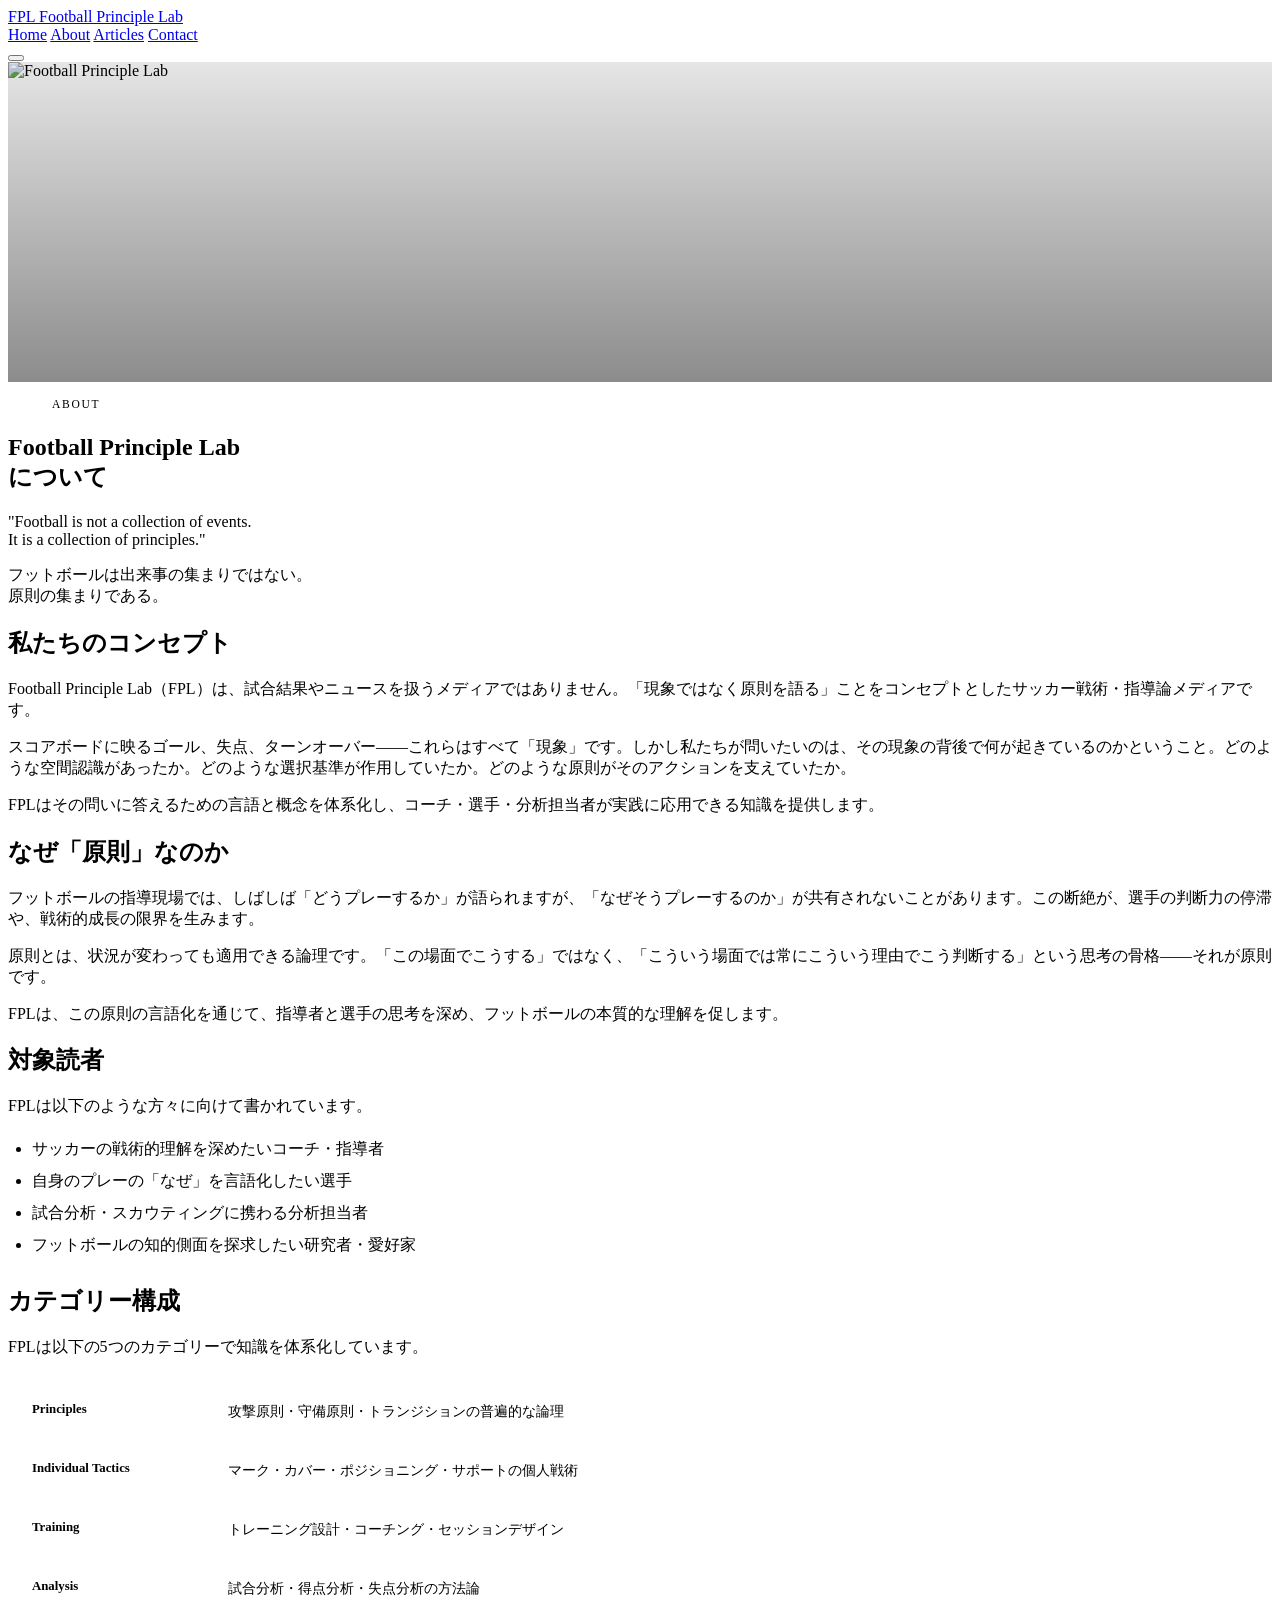
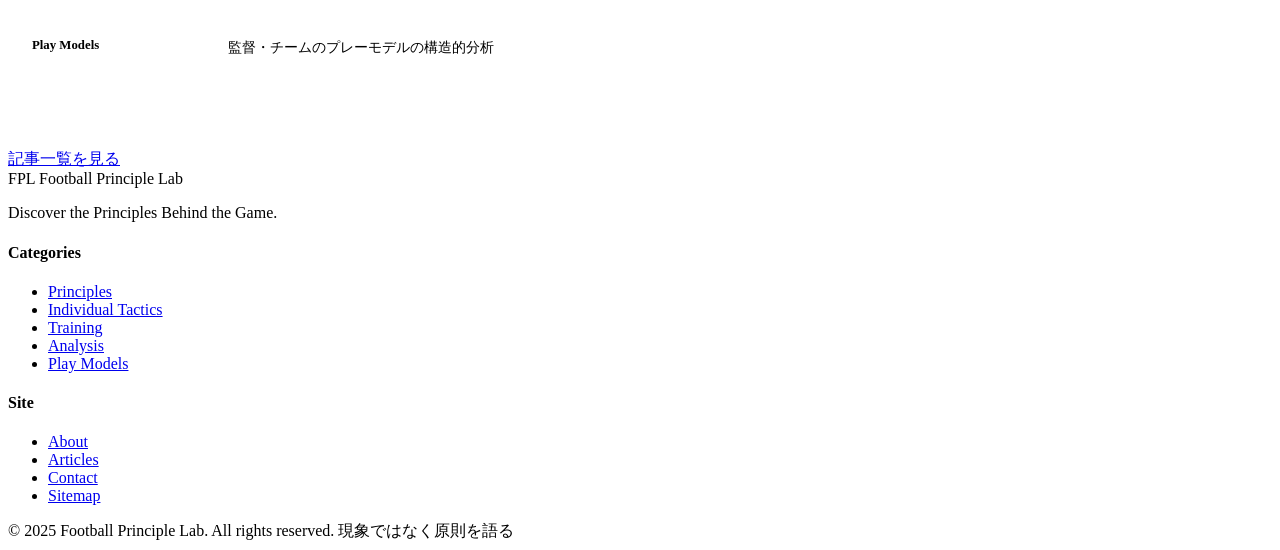
==== about.html @ 9e6da656 "Add files via upload" ====
<!DOCTYPE html>
<html lang="ja">
<head>
  <meta charset="UTF-8">
  <meta name="viewport" content="width=device-width, initial-scale=1.0">
  <title>About — Football Principle Lab</title>
  <meta name="description" content="Football Principle Labの理念。フットボールは出来事の集まりではない。原則の集まりである。">
  <meta property="og:title" content="About — Football Principle Lab">
  <meta property="og:description" content="Football Principle Labの理念と目的について。">
  <link rel="stylesheet" href="css/style.css">
</head>
<body>

<header class="site-header">
  <nav class="nav-inner">
    <a href="index.html" class="nav-logo">
      <span class="nav-logo-abbr">FPL</span>
      <span class="nav-logo-name">Football Principle Lab</span>
    </a>
    <div class="nav-links">
      <a href="index.html">Home</a>
      <a href="about.html" class="active">About</a>
      <a href="articles.html">Articles</a>
      <a href="contact.html">Contact</a>
    </div>
    <button class="hamburger" id="hamburger" aria-label="Menu">
      <span></span><span></span><span></span>
    </button>
  </nav>
  <div class="mobile-nav" id="mobileNav" style="display:none;">
    <a href="index.html">Home</a>
    <a href="about.html">About</a>
    <a href="articles.html">Articles</a>
    <a href="contact.html">Contact</a>
  </div>
</header>

<!-- HERO IMAGE -->
<div style="height:320px;overflow:hidden;position:relative;">
  <img src="https://images.unsplash.com/photo-1508098682722-e99c643e7f0c?w=1600&auto=format&fit=crop&q=70"
       alt="Football Principle Lab" style="width:100%;height:100%;object-fit:cover;object-position:center 55%;filter:grayscale(20%);">
  <div style="position:absolute;inset:0;background:linear-gradient(to bottom,rgba(0,0,0,0.1) 0%,rgba(0,0,0,0.45) 100%);"></div>
</div>

<!-- HERO -->
<section class="about-hero">
  <div class="about-content">
    <p class="hero-eyebrow" style="margin-bottom:1.5rem;">
      <span style="font-family:var(--font-mono);font-size:0.72rem;letter-spacing:0.15em;color:var(--green);text-transform:uppercase;display:flex;align-items:center;gap:0.75rem;">
        <span style="display:block;width:2rem;height:1px;background:var(--green);"></span>
        About
      </span>
    </p>
    <h1>Football Principle Lab<br>について</h1>
  </div>
</section>

<section class="section-sm">
  <div class="about-content container">

    <div class="philosophy-block">
      <p class="en">"Football is not a collection of events.<br>It is a collection of principles."</p>
      <p class="ja">フットボールは出来事の集まりではない。<br>原則の集まりである。</p>
    </div>

    <h2>私たちのコンセプト</h2>
    <p>Football Principle Lab（FPL）は、試合結果やニュースを扱うメディアではありません。「現象ではなく原則を語る」ことをコンセプトとしたサッカー戦術・指導論メディアです。</p>
    <p>スコアボードに映るゴール、失点、ターンオーバー——これらはすべて「現象」です。しかし私たちが問いたいのは、その現象の背後で何が起きているのかということ。どのような空間認識があったか。どのような選択基準が作用していたか。どのような原則がそのアクションを支えていたか。</p>
    <p>FPLはその問いに答えるための言語と概念を体系化し、コーチ・選手・分析担当者が実践に応用できる知識を提供します。</p>

    <h2>なぜ「原則」なのか</h2>
    <p>フットボールの指導現場では、しばしば「どうプレーするか」が語られますが、「なぜそうプレーするのか」が共有されないことがあります。この断絶が、選手の判断力の停滞や、戦術的成長の限界を生みます。</p>
    <p>原則とは、状況が変わっても適用できる論理です。「この場面でこうする」ではなく、「こういう場面では常にこういう理由でこう判断する」という思考の骨格——それが原則です。</p>
    <p>FPLは、この原則の言語化を通じて、指導者と選手の思考を深め、フットボールの本質的な理解を促します。</p>

    <h2>対象読者</h2>
    <p>FPLは以下のような方々に向けて書かれています。</p>
    <ul style="list-style:disc;padding-left:1.5rem;margin-bottom:1.5rem;color:var(--gray-800);line-height:2;">
      <li>サッカーの戦術的理解を深めたいコーチ・指導者</li>
      <li>自身のプレーの「なぜ」を言語化したい選手</li>
      <li>試合分析・スカウティングに携わる分析担当者</li>
      <li>フットボールの知的側面を探求したい研究者・愛好家</li>
    </ul>

    <h2>カテゴリー構成</h2>
    <p>FPLは以下の5つのカテゴリーで知識を体系化しています。</p>
    <div style="border:1px solid var(--gray-200);margin:1.5rem 0;">
      <div style="padding:1.25rem 1.5rem;border-bottom:1px solid var(--gray-200);display:grid;grid-template-columns:180px 1fr;gap:1rem;align-items:start;">
        <strong style="font-family:var(--font-mono);font-size:0.8rem;color:var(--green);">Principles</strong>
        <span style="font-size:0.9rem;color:var(--gray-600);">攻撃原則・守備原則・トランジションの普遍的な論理</span>
      </div>
      <div style="padding:1.25rem 1.5rem;border-bottom:1px solid var(--gray-200);display:grid;grid-template-columns:180px 1fr;gap:1rem;align-items:start;">
        <strong style="font-family:var(--font-mono);font-size:0.8rem;color:var(--green);">Individual Tactics</strong>
        <span style="font-size:0.9rem;color:var(--gray-600);">マーク・カバー・ポジショニング・サポートの個人戦術</span>
      </div>
      <div style="padding:1.25rem 1.5rem;border-bottom:1px solid var(--gray-200);display:grid;grid-template-columns:180px 1fr;gap:1rem;align-items:start;">
        <strong style="font-family:var(--font-mono);font-size:0.8rem;color:var(--green);">Training</strong>
        <span style="font-size:0.9rem;color:var(--gray-600);">トレーニング設計・コーチング・セッションデザイン</span>
      </div>
      <div style="padding:1.25rem 1.5rem;border-bottom:1px solid var(--gray-200);display:grid;grid-template-columns:180px 1fr;gap:1rem;align-items:start;">
        <strong style="font-family:var(--font-mono);font-size:0.8rem;color:var(--green);">Analysis</strong>
        <span style="font-size:0.9rem;color:var(--gray-600);">試合分析・得点分析・失点分析の方法論</span>
      </div>
      <div style="padding:1.25rem 1.5rem;display:grid;grid-template-columns:180px 1fr;gap:1rem;align-items:start;">
        <strong style="font-family:var(--font-mono);font-size:0.8rem;color:var(--green);">Play Models</strong>
        <span style="font-size:0.9rem;color:var(--gray-600);">監督・チームのプレーモデルの構造的分析</span>
      </div>
    </div>

    <div style="margin-top:2.5rem;padding-top:2rem;border-top:1px solid var(--gray-200);">
      <a href="articles.html" class="btn-primary">記事一覧を見る</a>
    </div>

  </div>
</section>

<footer class="site-footer">
  <div class="footer-inner">
    <div class="footer-top">
      <div class="footer-brand">
        <div class="nav-logo">
          <span class="nav-logo-abbr">FPL</span>
          <span class="nav-logo-name">Football Principle Lab</span>
        </div>
        <p class="footer-tagline">Discover the Principles Behind the Game.</p>
      </div>
      <div class="footer-col">
        <h4>Categories</h4>
        <ul>
          <li><a href="articles.html?cat=principles">Principles</a></li>
          <li><a href="articles.html?cat=individual">Individual Tactics</a></li>
          <li><a href="articles.html?cat=training">Training</a></li>
          <li><a href="articles.html?cat=analysis">Analysis</a></li>
          <li><a href="articles.html?cat=playmodels">Play Models</a></li>
        </ul>
      </div>
      <div class="footer-col">
        <h4>Site</h4>
        <ul>
          <li><a href="about.html">About</a></li>
          <li><a href="articles.html">Articles</a></li>
          <li><a href="contact.html">Contact</a></li>
          <li><a href="sitemap.xml">Sitemap</a></li>
        </ul>
      </div>
    </div>
    <div class="footer-bottom">
      <span>© 2025 Football Principle Lab. All rights reserved.</span>
      <span class="mono">現象ではなく原則を語る</span>
    </div>
  </div>
</footer>

<script>
  document.getElementById('hamburger').addEventListener('click', function() {
    var nav = document.getElementById('mobileNav');
    nav.style.display = nav.style.display === 'block' ? 'none' : 'block';
  });
</script>
</body>
</html>
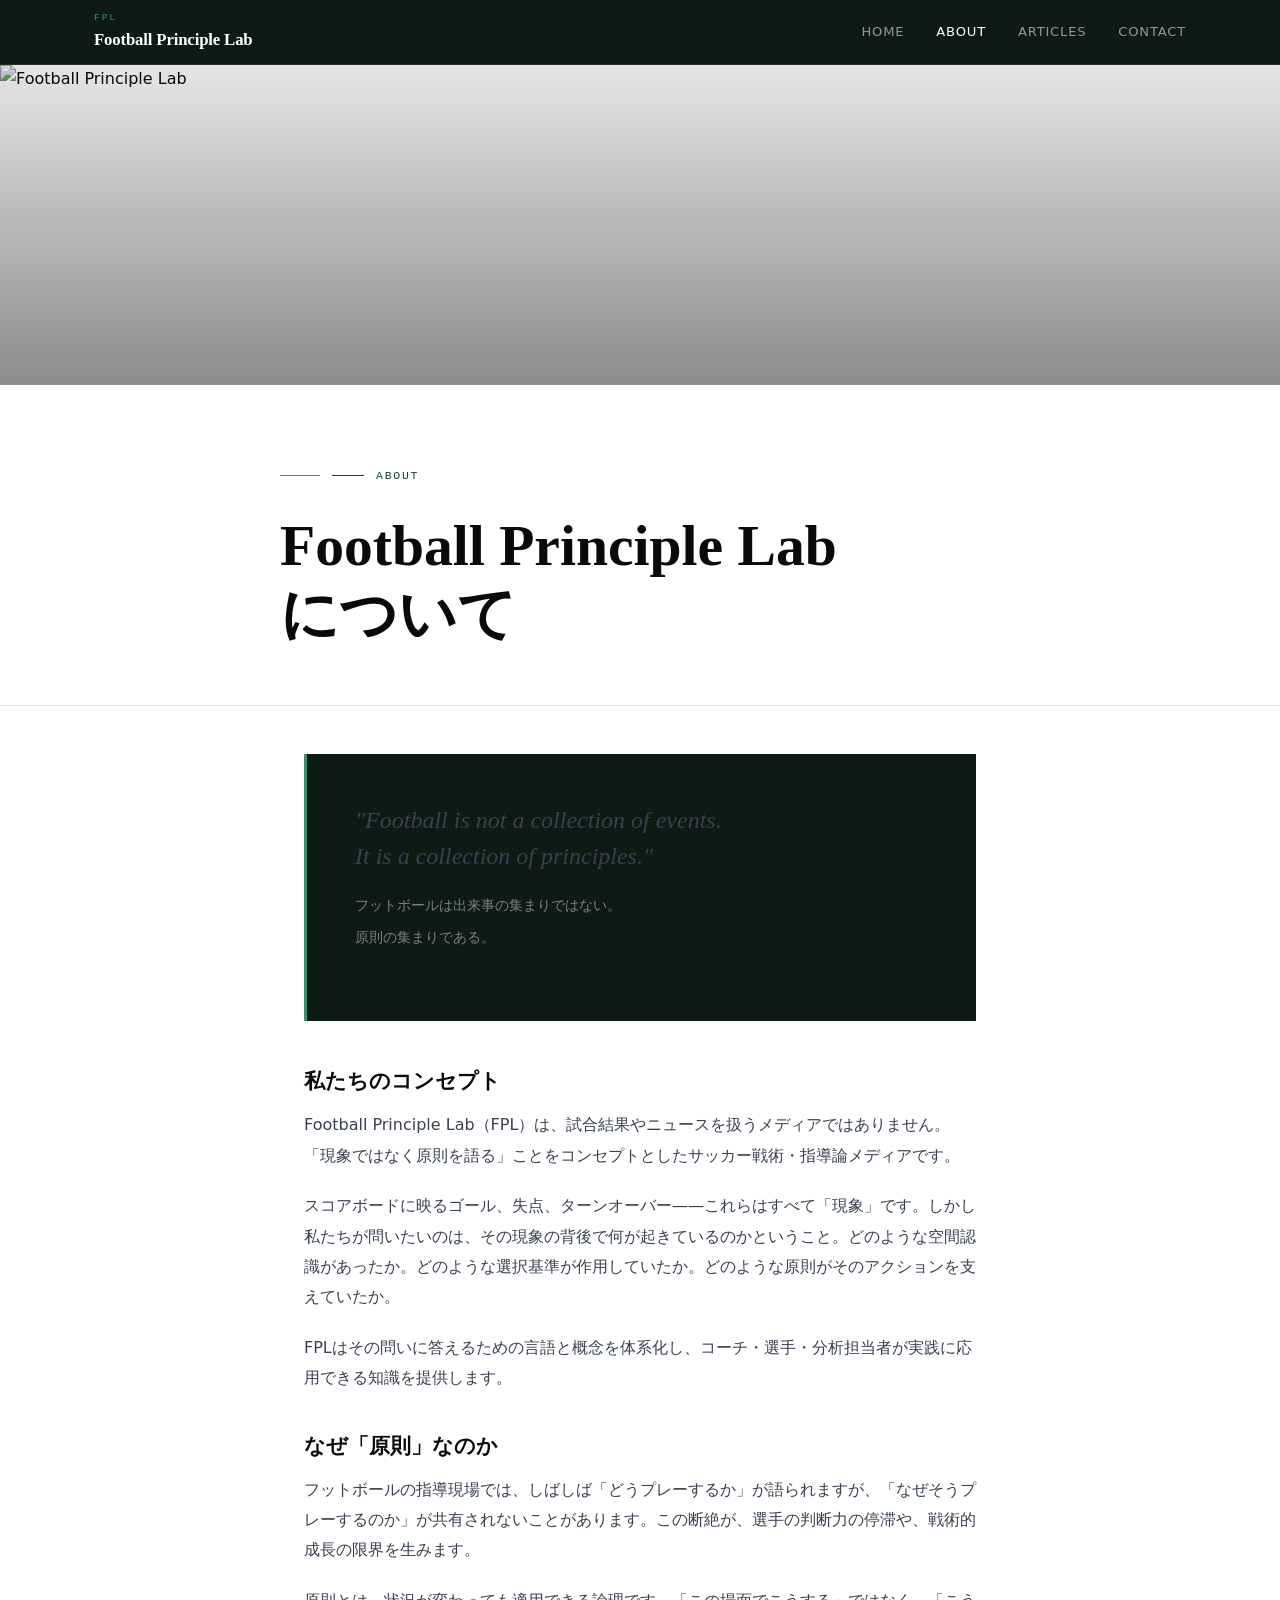
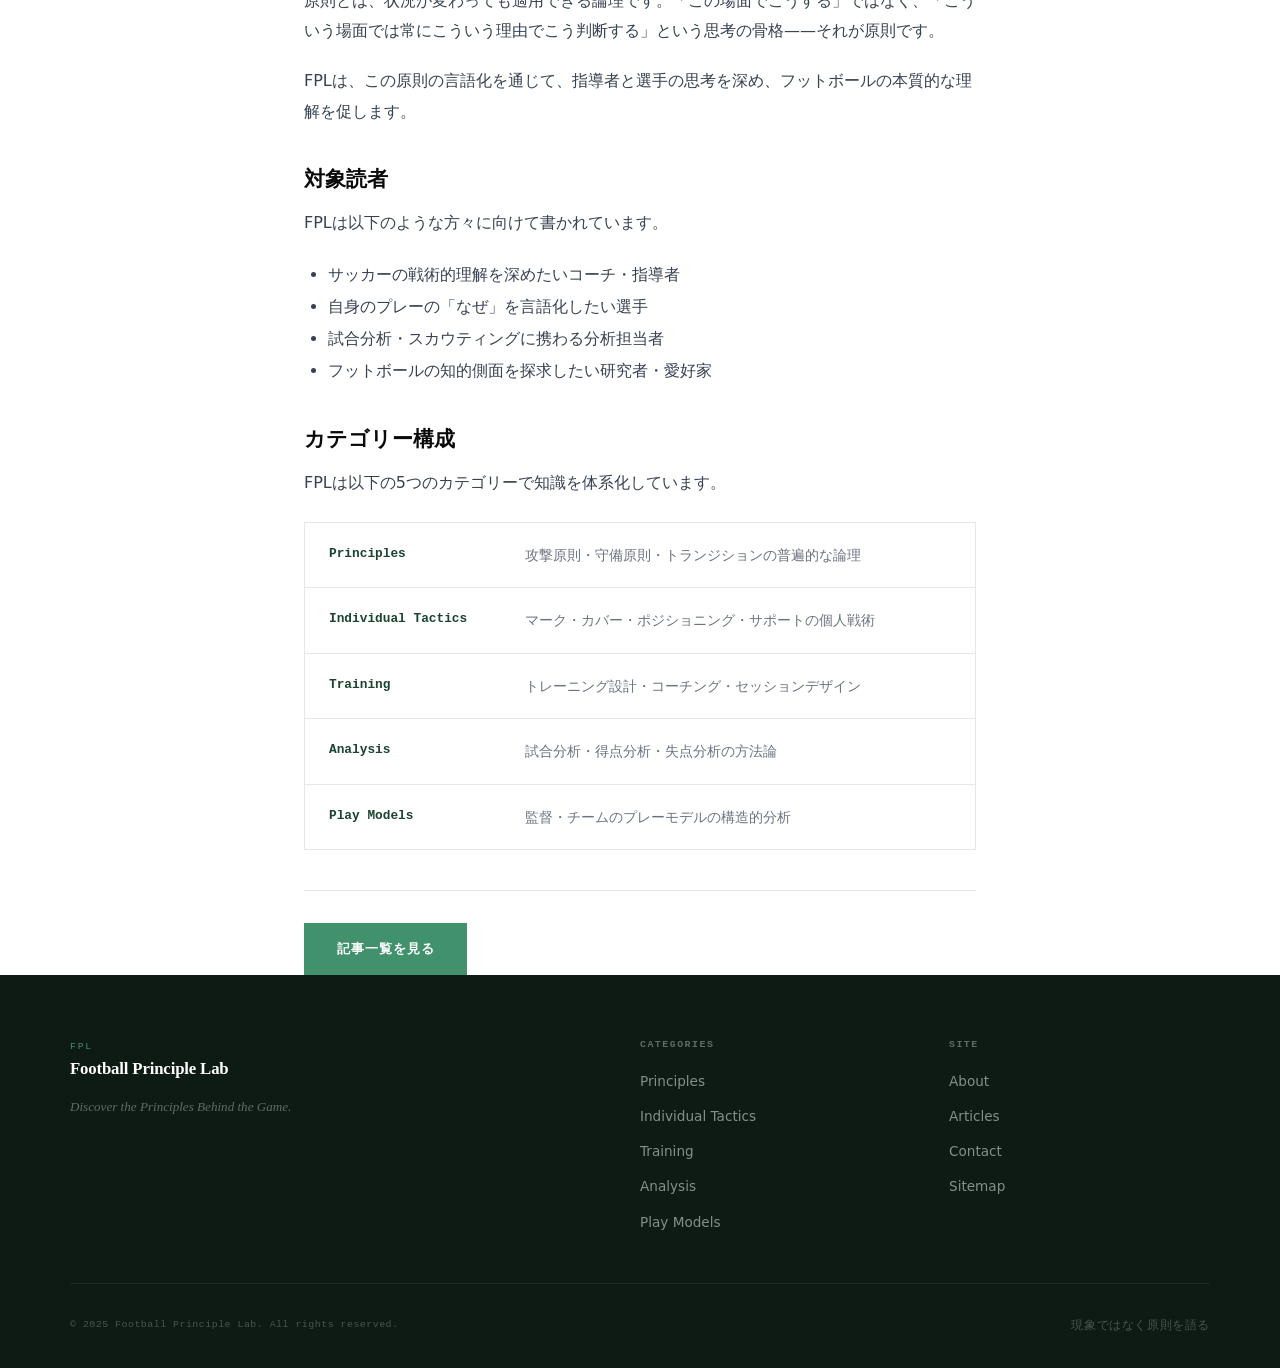
==== commit 332b1431: "Add files via upload" ====
--- a/about.html
+++ b/about.html
@@ -7,7 +7,666 @@
   <meta name="description" content="Football Principle Labの理念。フットボールは出来事の集まりではない。原則の集まりである。">
   <meta property="og:title" content="About — Football Principle Lab">
   <meta property="og:description" content="Football Principle Labの理念と目的について。">
-  <link rel="stylesheet" href="css/style.css">
+  <style>
+/* ============================================
+   Football Principle Lab — Global Styles v2
+   ============================================ */
+
+@import url('https://fonts.googleapis.com/css2?family=Playfair+Display:ital,wght@0,400;0,600;0,700;1,400&family=Inter:wght@300;400;500;600&family=IBM+Plex+Mono:wght@400;500&display=swap');
+
+*, *::before, *::after { box-sizing: border-box; margin: 0; padding: 0; }
+
+:root {
+  --white:       #FFFFFF;
+  --black:       #0A0A0A;
+  --dark:        #0D1B14;
+  --dark-2:      #152B1F;
+  --green:       #1B4332;
+  --green-light: #2D6A4F;
+  --green-bright:#40916C;
+  --green-pale:  #E8F0EB;
+  --gray-100:    #F3F4F6;
+  --gray-200:    #E5E7EB;
+  --gray-400:    #9CA3AF;
+  --gray-600:    #6B7280;
+  --gray-800:    #374151;
+
+  --font-display: 'Playfair Display', Georgia, serif;
+  --font-body:    'Inter', system-ui, sans-serif;
+  --font-mono:    'IBM Plex Mono', 'Courier New', monospace;
+
+  --max-w: 1140px;
+  --section-pad: 5rem 1.5rem;
+}
+
+html { scroll-behavior: smooth; }
+body {
+  font-family: var(--font-body);
+  font-size: 16px;
+  line-height: 1.7;
+  color: var(--black);
+  background: var(--white);
+  -webkit-font-smoothing: antialiased;
+}
+a { color: inherit; text-decoration: none; }
+img { max-width: 100%; display: block; }
+ul { list-style: none; }
+
+h1, h2, h3, h4 { font-family: var(--font-display); line-height: 1.2; }
+h1 { font-size: clamp(2.2rem, 5vw, 3.6rem); font-weight: 700; }
+h2 { font-size: clamp(1.6rem, 3vw, 2.2rem); font-weight: 600; }
+h3 { font-size: clamp(1.05rem, 2vw, 1.3rem); font-weight: 600; }
+
+.mono { font-family: var(--font-mono); font-size: 0.75rem; letter-spacing: 0.05em; }
+.container { max-width: var(--max-w); margin: 0 auto; padding: 0 1.5rem; }
+.section { padding: var(--section-pad); }
+
+/* ============================================
+   NAVIGATION
+   ============================================ */
+.site-header {
+  position: sticky;
+  top: 0;
+  z-index: 100;
+  background: var(--dark);
+  border-bottom: 1px solid rgba(255,255,255,0.08);
+}
+
+.nav-inner {
+  max-width: var(--max-w);
+  margin: 0 auto;
+  padding: 0 1.5rem;
+  height: 64px;
+  display: flex;
+  align-items: center;
+  justify-content: space-between;
+}
+
+.nav-logo { display: flex; flex-direction: column; }
+.nav-logo-abbr {
+  font-family: var(--font-mono);
+  font-size: 0.6rem;
+  color: var(--green-bright);
+  letter-spacing: 0.2em;
+  font-weight: 500;
+}
+.nav-logo-name {
+  font-family: var(--font-display);
+  font-size: 1.05rem;
+  font-weight: 700;
+  color: var(--white);
+  letter-spacing: -0.01em;
+}
+
+.nav-links { display: flex; align-items: center; gap: 2rem; }
+.nav-links a {
+  font-size: 0.82rem;
+  font-weight: 500;
+  color: rgba(255,255,255,0.55);
+  letter-spacing: 0.06em;
+  text-transform: uppercase;
+  transition: color 0.2s;
+}
+.nav-links a:hover, .nav-links a.active { color: var(--white); }
+
+.hamburger {
+  display: none;
+  flex-direction: column;
+  gap: 5px;
+  background: none;
+  border: none;
+  cursor: pointer;
+  padding: 4px;
+}
+.hamburger span { display: block; width: 22px; height: 1.5px; background: var(--white); }
+
+.mobile-nav {
+  display: none;
+  background: var(--dark);
+  border-top: 1px solid rgba(255,255,255,0.08);
+  padding: 1.5rem;
+}
+.mobile-nav a {
+  display: block;
+  padding: 0.85rem 0;
+  font-size: 0.9rem;
+  font-weight: 500;
+  text-transform: uppercase;
+  letter-spacing: 0.05em;
+  border-bottom: 1px solid rgba(255,255,255,0.06);
+  color: rgba(255,255,255,0.7);
+}
+.mobile-nav a:last-child { border-bottom: none; }
+
+/* ============================================
+   HERO — Dark full-bleed with pitch photo
+   ============================================ */
+.hero {
+  position: relative;
+  min-height: 92vh;
+  display: flex;
+  align-items: center;
+  overflow: hidden;
+  background: var(--dark);
+}
+
+.hero-bg {
+  position: absolute;
+  inset: 0;
+  background-image: url('https://images.unsplash.com/photo-1529900748604-07564a03e7a6?w=1800&auto=format&fit=crop&q=70');
+  background-size: cover;
+  background-position: center 40%;
+  opacity: 0.22;
+}
+
+.hero-inner {
+  max-width: var(--max-w);
+  margin: 0 auto;
+  padding: 6rem 1.5rem 5rem;
+  position: relative;
+  z-index: 1;
+  width: 100%;
+}
+
+.hero-eyebrow {
+  font-family: var(--font-mono);
+  font-size: 0.7rem;
+  letter-spacing: 0.2em;
+  color: var(--green-bright);
+  text-transform: uppercase;
+  margin-bottom: 1.5rem;
+  display: flex;
+  align-items: center;
+  gap: 0.75rem;
+}
+.hero-eyebrow::before {
+  content: '';
+  display: block;
+  width: 2.5rem;
+  height: 1px;
+  background: var(--green-bright);
+}
+
+.hero-title {
+  max-width: 760px;
+  margin-bottom: 1.5rem;
+  font-weight: 700;
+  color: var(--white);
+  line-height: 1.1;
+}
+.hero-title em { font-style: italic; color: var(--green-bright); }
+
+.hero-sub {
+  font-size: 1.05rem;
+  color: rgba(255,255,255,0.6);
+  max-width: 520px;
+  margin-bottom: 3rem;
+  font-weight: 300;
+  line-height: 1.8;
+}
+
+.hero-actions { display: flex; gap: 1rem; flex-wrap: wrap; margin-bottom: 4rem; }
+
+.btn-primary {
+  display: inline-flex; align-items: center; gap: 0.5rem;
+  background: var(--green-bright);
+  color: var(--white);
+  padding: 0.85rem 2rem;
+  font-size: 0.82rem; font-weight: 600;
+  letter-spacing: 0.07em; text-transform: uppercase;
+  border: 1px solid var(--green-bright);
+  transition: background 0.2s, border-color 0.2s;
+}
+.btn-primary:hover { background: var(--green-light); border-color: var(--green-light); }
+
+.btn-secondary {
+  display: inline-flex; align-items: center; gap: 0.5rem;
+  background: transparent;
+  color: var(--white);
+  padding: 0.85rem 2rem;
+  font-size: 0.82rem; font-weight: 500;
+  letter-spacing: 0.07em; text-transform: uppercase;
+  border: 1px solid rgba(255,255,255,0.25);
+  transition: border-color 0.2s;
+}
+.btn-secondary:hover { border-color: rgba(255,255,255,0.7); }
+
+/* Stats bar inside hero */
+.hero-stats {
+  display: flex;
+  gap: 3rem;
+  padding-top: 3rem;
+  border-top: 1px solid rgba(255,255,255,0.1);
+}
+.hero-stat-num {
+  font-family: var(--font-display);
+  font-size: 2rem;
+  font-weight: 700;
+  color: var(--white);
+  line-height: 1;
+  margin-bottom: 0.25rem;
+}
+.hero-stat-num span { color: var(--green-bright); }
+.hero-stat-label {
+  font-family: var(--font-mono);
+  font-size: 0.65rem;
+  letter-spacing: 0.12em;
+  color: rgba(255,255,255,0.4);
+  text-transform: uppercase;
+}
+
+/* ============================================
+   QUICK ACCESS — Article categories strip
+   ============================================ */
+.quick-access {
+  background: var(--dark-2);
+  border-bottom: 1px solid rgba(255,255,255,0.06);
+  padding: 0;
+  overflow-x: auto;
+}
+.quick-access-inner {
+  max-width: var(--max-w);
+  margin: 0 auto;
+  display: flex;
+  padding: 0 1.5rem;
+}
+.quick-access-item {
+  display: flex;
+  align-items: center;
+  gap: 0.6rem;
+  padding: 1.1rem 1.5rem;
+  font-family: var(--font-mono);
+  font-size: 0.7rem;
+  letter-spacing: 0.1em;
+  text-transform: uppercase;
+  color: rgba(255,255,255,0.45);
+  white-space: nowrap;
+  border-right: 1px solid rgba(255,255,255,0.06);
+  transition: color 0.2s, background 0.2s;
+  cursor: pointer;
+}
+.quick-access-item:first-child { border-left: none; }
+.quick-access-item:hover { color: var(--white); background: rgba(255,255,255,0.04); }
+.quick-access-item .dot {
+  width: 6px; height: 6px;
+  background: var(--green-bright);
+  border-radius: 50%;
+  flex-shrink: 0;
+}
+
+/* ============================================
+   SECTION HEADERS (light sections)
+   ============================================ */
+.section-header {
+  display: flex;
+  align-items: baseline;
+  justify-content: space-between;
+  margin-bottom: 2.5rem;
+  padding-bottom: 1rem;
+  border-bottom: 1px solid var(--gray-200);
+}
+.section-label {
+  font-family: var(--font-mono);
+  font-size: 0.68rem;
+  letter-spacing: 0.15em;
+  color: var(--green);
+  text-transform: uppercase;
+  display: block;
+  margin-bottom: 0.35rem;
+}
+.section-title { font-size: 1.2rem; }
+.section-link {
+  font-family: var(--font-mono);
+  font-size: 0.7rem;
+  letter-spacing: 0.08em;
+  color: var(--gray-600);
+  text-transform: uppercase;
+  display: flex; align-items: center; gap: 0.4rem;
+  flex-shrink: 0; transition: color 0.2s;
+}
+.section-link:hover { color: var(--black); }
+
+/* ============================================
+   ARTICLE CARDS
+   ============================================ */
+.articles-grid {
+  display: grid;
+  grid-template-columns: repeat(3, 1fr);
+  gap: 0;
+  border: 1px solid var(--gray-200);
+}
+
+.article-card {
+  padding: 0;
+  border-right: 1px solid var(--gray-200);
+  border-bottom: 1px solid var(--gray-200);
+  position: relative;
+  transition: background 0.2s;
+  overflow: hidden;
+}
+.article-card:nth-child(3n) { border-right: none; }
+.article-card:hover { background: var(--gray-100); }
+
+.card-thumbnail {
+  width: 100%; height: 180px;
+  object-fit: cover;
+  display: block;
+  filter: grayscale(15%);
+  transition: filter 0.3s, transform 0.4s;
+}
+.article-card:hover .card-thumbnail { filter: grayscale(0%); transform: scale(1.03); }
+.card-body { padding: 1.5rem; }
+
+.article-card--featured { grid-column: span 2; }
+.article-card--featured .card-thumbnail { height: 240px; }
+
+.card-number {
+  font-family: var(--font-mono);
+  font-size: 0.62rem; color: var(--gray-400);
+  letter-spacing: 0.1em; margin-bottom: 0.6rem;
+}
+.card-category {
+  display: inline-block;
+  font-family: var(--font-mono);
+  font-size: 0.62rem; letter-spacing: 0.1em;
+  text-transform: uppercase;
+  color: var(--green); background: var(--green-pale);
+  padding: 0.2rem 0.6rem; margin-bottom: 0.7rem;
+}
+.card-title {
+  font-size: 1.05rem; font-weight: 600;
+  line-height: 1.35; margin-bottom: 0.6rem;
+  font-family: var(--font-display);
+}
+.card-title a { transition: color 0.2s; }
+.card-title a:hover { color: var(--green); }
+.card-excerpt { font-size: 0.84rem; color: var(--gray-600); line-height: 1.6; margin-bottom: 0.9rem; }
+.card-meta {
+  font-family: var(--font-mono);
+  font-size: 0.62rem; color: var(--gray-400);
+  letter-spacing: 0.05em;
+  display: flex; gap: 1rem;
+}
+
+/* ============================================
+   ABOUT STRIP — Dark
+   ============================================ */
+.about-strip {
+  background: var(--dark);
+  color: var(--white);
+  padding: 5rem 1.5rem;
+  position: relative;
+  overflow: hidden;
+}
+.about-strip::before {
+  content: '';
+  position: absolute;
+  top: 0; left: 0; right: 0; bottom: 0;
+  background-image: url('https://images.unsplash.com/photo-1508098682722-e99c643e7f0c?w=1400&auto=format&fit=crop&q=50');
+  background-size: cover;
+  background-position: center;
+  opacity: 0.08;
+}
+.about-strip-inner {
+  max-width: var(--max-w);
+  margin: 0 auto;
+  display: grid;
+  grid-template-columns: 1fr 1fr;
+  gap: 5rem;
+  align-items: center;
+  position: relative;
+  z-index: 1;
+}
+.about-en {
+  font-family: var(--font-display);
+  font-size: clamp(1.5rem, 2.5vw, 2rem);
+  font-style: italic;
+  font-weight: 400;
+  line-height: 1.45;
+  color: var(--white);
+}
+.about-ja { font-size: 0.9rem; color: rgba(255,255,255,0.5); line-height: 2.2; font-weight: 300; }
+.about-cta {
+  margin-top: 1.75rem;
+  display: inline-flex; align-items: center; gap: 0.5rem;
+  font-family: var(--font-mono);
+  font-size: 0.7rem; letter-spacing: 0.12em; text-transform: uppercase;
+  color: var(--green-bright);
+  border-bottom: 1px solid var(--green-bright);
+  padding-bottom: 2px;
+  transition: opacity 0.2s;
+}
+.about-cta:hover { opacity: 0.7; }
+
+/* ============================================
+   POPULAR
+   ============================================ */
+.two-col { display: grid; grid-template-columns: 1fr 300px; gap: 3rem; align-items: start; }
+
+.popular-list { border: 1px solid var(--gray-200); }
+.popular-item {
+  display: grid; grid-template-columns: 52px 1fr;
+  gap: 1.25rem; padding: 1.35rem 1.5rem;
+  border-bottom: 1px solid var(--gray-200);
+  align-items: start; transition: background 0.2s;
+}
+.popular-item:last-child { border-bottom: none; }
+.popular-item:hover { background: var(--gray-100); }
+.popular-num {
+  font-family: var(--font-display);
+  font-size: 1.6rem; font-weight: 700;
+  color: var(--gray-200); line-height: 1; padding-top: 0.2rem;
+}
+.popular-title { font-family: var(--font-display); font-size: 1rem; font-weight: 600; line-height: 1.35; margin-bottom: 0.35rem; }
+.popular-title a:hover { color: var(--green); }
+
+/* ============================================
+   SIDEBAR / ADS
+   ============================================ */
+.ad-block {
+  border: 1px dashed var(--gray-200);
+  display: flex; align-items: center; justify-content: center;
+  flex-direction: column; gap: 0.5rem;
+  color: var(--gray-400); background: var(--gray-100);
+  margin-bottom: 1.5rem;
+}
+.ad-block--rect { height: 250px; }
+.ad-block--tall { height: 600px; }
+.ad-label { font-family: var(--font-mono); font-size: 0.62rem; letter-spacing: 0.1em; text-transform: uppercase; }
+
+/* ============================================
+   CATEGORIES
+   ============================================ */
+.categories-grid {
+  display: grid;
+  grid-template-columns: repeat(5, 1fr);
+  gap: 0;
+  border: 1px solid var(--gray-200);
+}
+.category-item {
+  padding: 1.5rem 1.25rem;
+  border-right: 1px solid var(--gray-200);
+  cursor: pointer; transition: background 0.2s;
+}
+.category-item:last-child { border-right: none; }
+.category-item:hover { background: var(--gray-100); }
+.category-num { font-family: var(--font-mono); font-size: 0.6rem; color: var(--gray-400); letter-spacing: 0.1em; margin-bottom: 0.65rem; }
+.category-name { font-family: var(--font-display); font-size: 0.95rem; font-weight: 600; margin-bottom: 0.4rem; }
+.category-count { font-family: var(--font-mono); font-size: 0.62rem; color: var(--green); letter-spacing: 0.05em; }
+.category-desc { font-size: 0.77rem; color: var(--gray-600); margin-top: 0.4rem; line-height: 1.5; }
+
+/* ============================================
+   ABOUT PAGE
+   ============================================ */
+.about-hero { padding: 5rem 1.5rem 3.5rem; border-bottom: 1px solid var(--gray-200); }
+.about-content { max-width: 720px; margin: 0 auto; }
+.about-content h2 { margin: 2.5rem 0 1rem; font-size: 1.3rem; }
+.about-content p { color: var(--gray-800); line-height: 1.9; margin-bottom: 1.25rem; }
+.philosophy-block {
+  background: var(--dark);
+  color: var(--white);
+  padding: 3rem; margin: 3rem 0;
+  border-left: 3px solid var(--green-bright);
+}
+.philosophy-block .en { font-family: var(--font-display); font-size: 1.5rem; font-style: italic; line-height: 1.5; margin-bottom: 1rem; }
+.philosophy-block .ja { font-size: 0.9rem; color: rgba(255,255,255,0.45); line-height: 2.2; }
+
+/* ============================================
+   ARTICLES PAGE
+   ============================================ */
+.articles-hero { padding: 4rem 1.5rem 3rem; border-bottom: 1px solid var(--gray-200); }
+.filter-btn {
+  font-family: var(--font-mono); font-size: 0.68rem;
+  letter-spacing: 0.08em; text-transform: uppercase;
+  padding: 0.4rem 0.9rem;
+  border: 1px solid var(--gray-200);
+  background: var(--white); cursor: pointer;
+  transition: all 0.2s; color: var(--gray-600);
+}
+.filter-btn:hover, .filter-btn.active { background: var(--black); color: var(--white); border-color: var(--black); }
+.search-bar { display: flex; margin-bottom: 2.5rem; max-width: 480px; }
+.search-bar input {
+  flex: 1; padding: 0.65rem 1rem;
+  border: 1px solid var(--gray-200); border-right: none;
+  font-family: var(--font-body); font-size: 0.9rem;
+  outline: none; background: var(--white);
+}
+.search-bar input:focus { border-color: var(--black); }
+.search-bar button {
+  padding: 0.65rem 1.25rem;
+  background: var(--black); color: var(--white);
+  border: 1px solid var(--black); cursor: pointer;
+  font-family: var(--font-mono); font-size: 0.72rem;
+  letter-spacing: 0.08em; text-transform: uppercase;
+}
+
+/* ============================================
+   ARTICLE (Single)
+   ============================================ */
+.article-layout {
+  max-width: var(--max-w); margin: 0 auto;
+  padding: 3rem 1.5rem;
+  display: grid; grid-template-columns: 1fr 280px;
+  gap: 4rem; align-items: start;
+}
+.article-header { margin-bottom: 2.5rem; padding-bottom: 2rem; border-bottom: 1px solid var(--gray-200); }
+.article-header h1 { font-size: clamp(1.8rem, 3.5vw, 2.8rem); margin-bottom: 1rem; }
+.article-header .lead { font-size: 1.08rem; color: var(--gray-600); line-height: 1.8; margin-bottom: 1.5rem; }
+.article-header .article-meta { font-family: var(--font-mono); font-size: 0.68rem; color: var(--gray-400); letter-spacing: 0.05em; }
+.article-body { font-size: 1rem; line-height: 1.9; color: var(--gray-800); }
+.article-body h2 { font-size: 1.4rem; margin: 2.5rem 0 1rem; padding-top: 2rem; border-top: 1px solid var(--gray-200); color: var(--black); }
+.article-body h3 { font-size: 1.1rem; margin: 2rem 0 0.75rem; color: var(--black); }
+.article-body p { margin-bottom: 1.5rem; }
+.article-body ul { margin: 1rem 0 1.5rem 1.5rem; list-style: disc; }
+.article-body li { margin-bottom: 0.5rem; }
+.article-body blockquote {
+  border-left: 3px solid var(--green-bright);
+  padding: 1rem 1.5rem; background: var(--gray-100);
+  margin: 2rem 0; font-style: italic; color: var(--gray-800);
+}
+.toc {
+  border: 1px solid var(--gray-200); padding: 1.5rem;
+  margin-bottom: 1.5rem; position: sticky; top: 80px;
+}
+.toc-title { font-family: var(--font-mono); font-size: 0.68rem; letter-spacing: 0.12em; text-transform: uppercase; color: var(--green); margin-bottom: 1rem; }
+.toc ol { counter-reset: toc; padding: 0; }
+.toc li { counter-increment: toc; margin-bottom: 0.5rem; font-size: 0.82rem; line-height: 1.5; }
+.toc li::before { content: counter(toc) ". "; font-family: var(--font-mono); font-size: 0.68rem; color: var(--gray-400); }
+.toc a { color: var(--gray-600); transition: color 0.2s; }
+.toc a:hover { color: var(--black); }
+.related { margin-top: 4rem; padding-top: 2rem; border-top: 1px solid var(--gray-200); }
+
+/* ============================================
+   CONTACT PAGE
+   ============================================ */
+.contact-layout { max-width: 640px; margin: 0 auto; padding: 4rem 1.5rem; }
+.contact-layout h1 { margin-bottom: 0.75rem; }
+.contact-layout > p { color: var(--gray-600); margin-bottom: 3rem; }
+.form-group { margin-bottom: 1.5rem; }
+.form-group label {
+  display: block; font-family: var(--font-mono);
+  font-size: 0.68rem; letter-spacing: 0.1em; text-transform: uppercase;
+  color: var(--gray-600); margin-bottom: 0.5rem;
+}
+.form-group input,
+.form-group select,
+.form-group textarea {
+  width: 100%; padding: 0.75rem 1rem;
+  border: 1px solid var(--gray-200);
+  font-family: var(--font-body); font-size: 0.95rem;
+  outline: none; transition: border-color 0.2s;
+  background: var(--white); color: var(--black);
+}
+.form-group input:focus,
+.form-group select:focus,
+.form-group textarea:focus { border-color: var(--black); }
+.form-group textarea { min-height: 180px; resize: vertical; }
+
+/* ============================================
+   FOOTER
+   ============================================ */
+.site-footer {
+  background: var(--dark);
+  color: var(--white);
+  padding: 4rem 1.5rem 2rem;
+}
+.footer-inner { max-width: var(--max-w); margin: 0 auto; }
+.footer-top {
+  display: grid; grid-template-columns: 2fr 1fr 1fr;
+  gap: 3rem; padding-bottom: 2.5rem;
+  border-bottom: 1px solid rgba(255,255,255,0.07);
+  margin-bottom: 2rem;
+}
+.footer-tagline { font-size: 0.82rem; color: rgba(255,255,255,0.35); margin-top: 0.75rem; font-style: italic; font-family: var(--font-display); }
+.footer-col h4 { font-family: var(--font-mono); font-size: 0.62rem; letter-spacing: 0.15em; text-transform: uppercase; color: rgba(255,255,255,0.35); margin-bottom: 1rem; }
+.footer-col ul li { margin-bottom: 0.5rem; }
+.footer-col ul li a { font-size: 0.85rem; color: rgba(255,255,255,0.5); transition: color 0.2s; }
+.footer-col ul li a:hover { color: var(--white); }
+.footer-bottom {
+  display: flex; justify-content: space-between; align-items: center;
+  font-family: var(--font-mono); font-size: 0.62rem;
+  color: rgba(255,255,255,0.25); letter-spacing: 0.05em;
+}
+
+/* ============================================
+   RESPONSIVE
+   ============================================ */
+@media (max-width: 1024px) {
+  .categories-grid { grid-template-columns: repeat(3, 1fr); }
+  .category-item:nth-child(3n) { border-right: none; }
+  .two-col { grid-template-columns: 1fr; }
+  .article-layout { grid-template-columns: 1fr; }
+  .toc { position: static; }
+  .footer-top { grid-template-columns: 1fr 1fr; }
+  .about-strip-inner { grid-template-columns: 1fr; gap: 2.5rem; }
+}
+
+@media (max-width: 768px) {
+  :root { --section-pad: 3.5rem 1.25rem; }
+  .nav-links { display: none; }
+  .hamburger { display: flex; }
+  .hero { min-height: 80vh; }
+  .hero-stats { gap: 1.5rem; flex-wrap: wrap; }
+  .articles-grid { grid-template-columns: 1fr; }
+  .article-card--featured { grid-column: span 1; }
+  .article-card:nth-child(3n) { border-right: none; }
+  .article-card { border-right: none; }
+  .categories-grid { grid-template-columns: 1fr 1fr; }
+  .category-item:nth-child(2n) { border-right: none; }
+  .footer-top { grid-template-columns: 1fr; gap: 2rem; }
+  .footer-bottom { flex-direction: column; gap: 0.75rem; text-align: center; }
+  .quick-access-inner { padding: 0 0.5rem; }
+}
+
+@media (max-width: 480px) {
+  .categories-grid { grid-template-columns: 1fr; }
+  .category-item { border-right: none !important; }
+  .hero-actions { flex-direction: column; }
+  .btn-primary, .btn-secondary { width: 100%; justify-content: center; }
+  .hero-stats { gap: 1.25rem; }
+}
+
+</style>
 </head>
 <body>
 
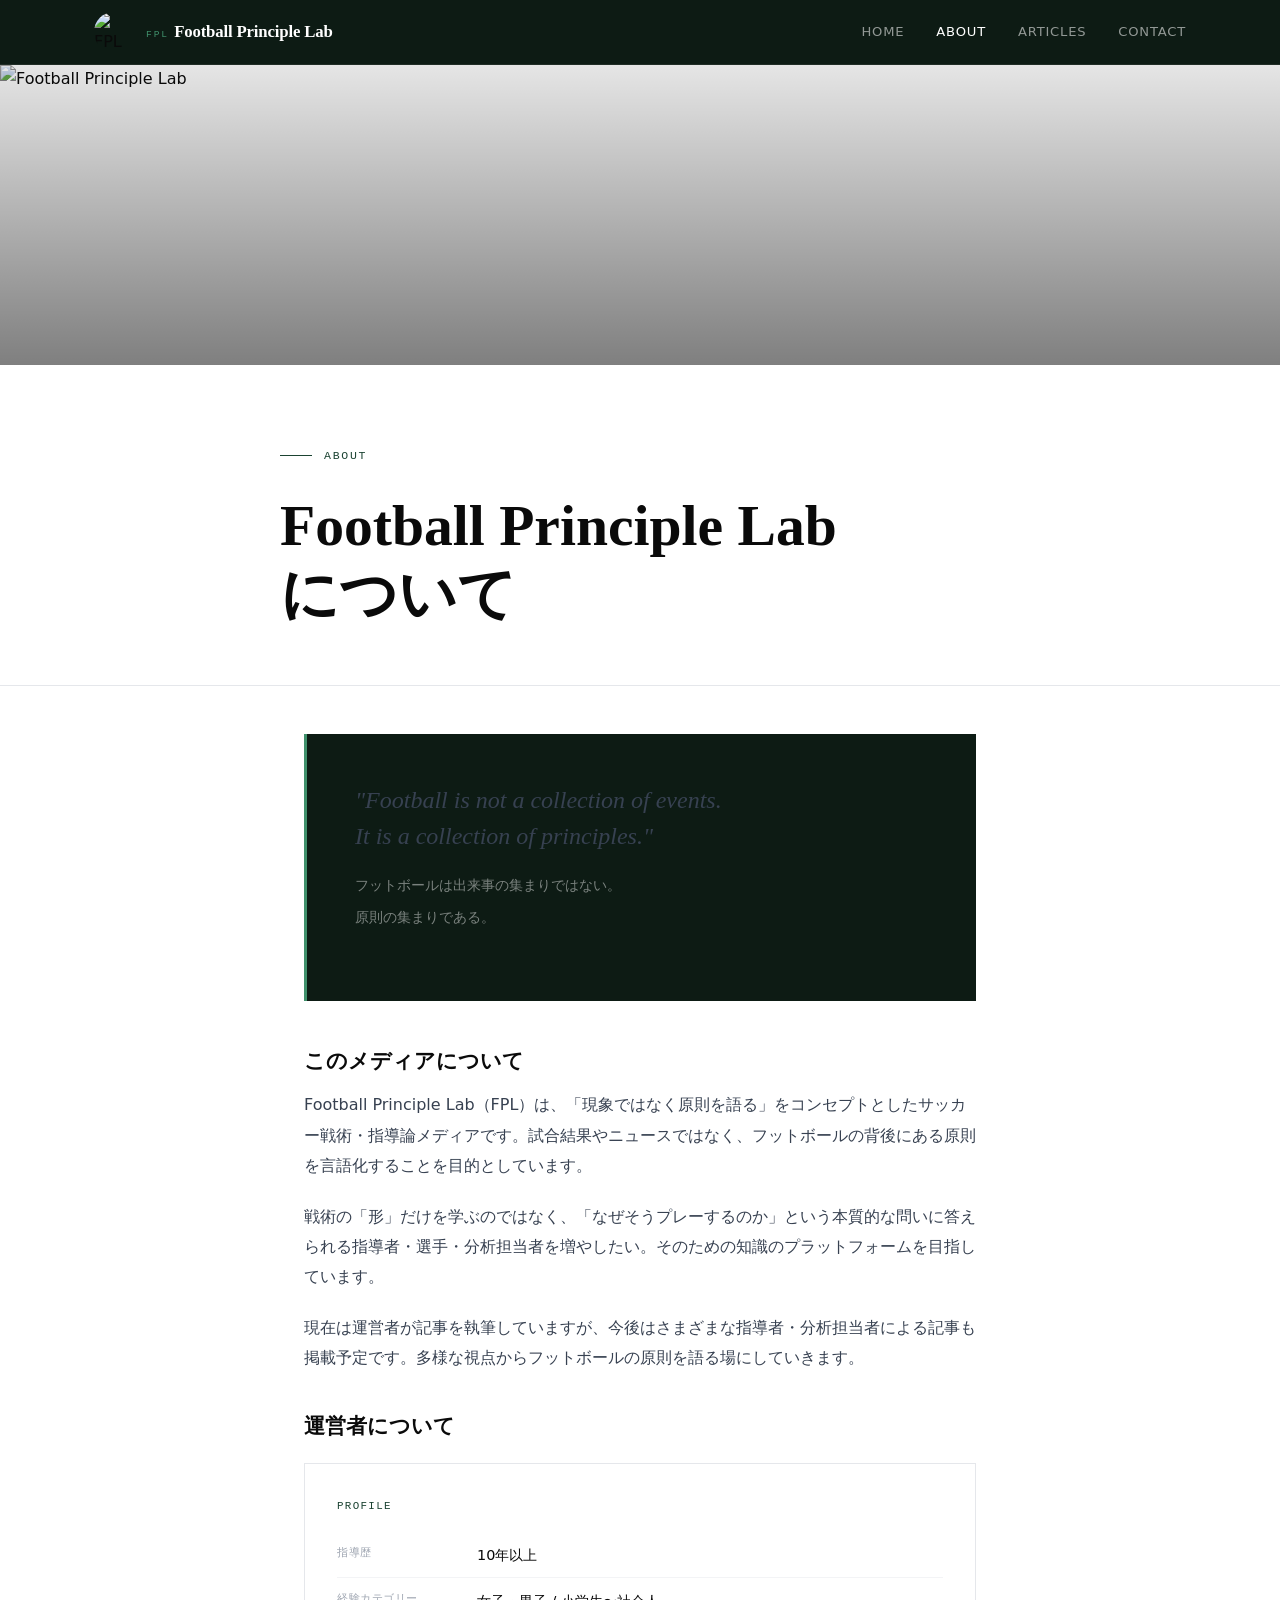
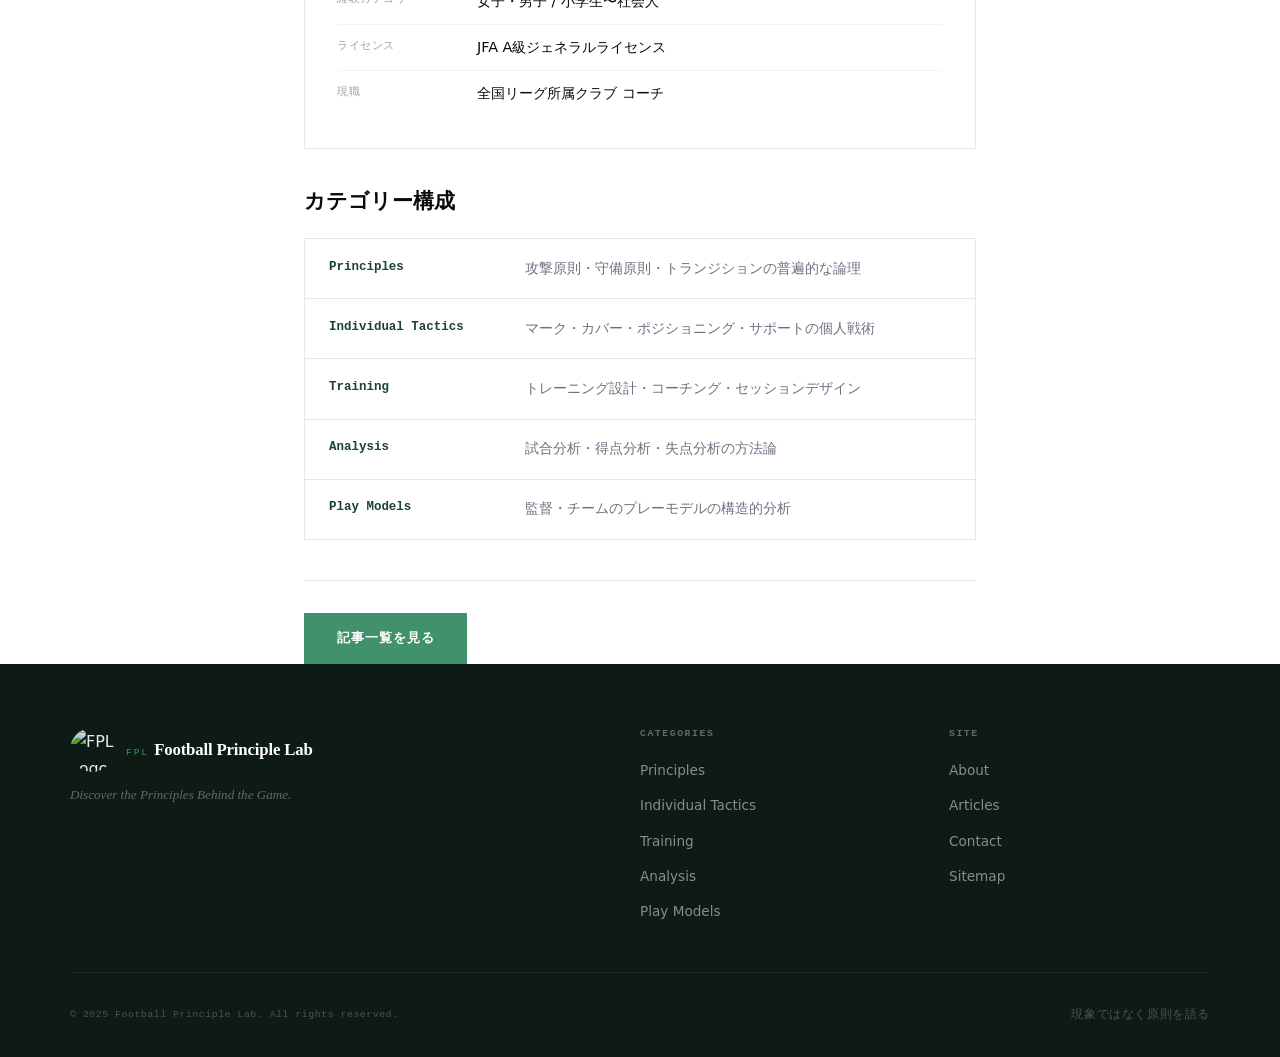
==== commit a0de9bce: "Add files via upload" ====
--- a/about.html
+++ b/about.html
@@ -672,9 +672,12 @@
 
 <header class="site-header">
   <nav class="nav-inner">
-    <a href="index.html" class="nav-logo">
-      <span class="nav-logo-abbr">FPL</span>
-      <span class="nav-logo-name">Football Principle Lab</span>
+    <a href="index.html" class="nav-logo" style="flex-direction:row;align-items:center;gap:0.75rem;">
+      <img src="images/logo.png" alt="FPL Logo" style="width:40px;height:40px;object-fit:contain;border-radius:50%;">
+      <div>
+        <span class="nav-logo-abbr">FPL</span>
+        <span class="nav-logo-name">Football Principle Lab</span>
+      </div>
     </a>
     <div class="nav-links">
       <a href="index.html">Home</a>
@@ -695,20 +698,17 @@
 </header>
 
 <!-- HERO IMAGE -->
-<div style="height:320px;overflow:hidden;position:relative;">
+<div style="height:300px;overflow:hidden;position:relative;">
   <img src="https://images.unsplash.com/photo-1508098682722-e99c643e7f0c?w=1600&auto=format&fit=crop&q=70"
        alt="Football Principle Lab" style="width:100%;height:100%;object-fit:cover;object-position:center 55%;filter:grayscale(20%);">
-  <div style="position:absolute;inset:0;background:linear-gradient(to bottom,rgba(0,0,0,0.1) 0%,rgba(0,0,0,0.45) 100%);"></div>
+  <div style="position:absolute;inset:0;background:linear-gradient(to bottom,rgba(0,0,0,0.1) 0%,rgba(0,0,0,0.5) 100%);"></div>
 </div>
 
-<!-- HERO -->
 <section class="about-hero">
   <div class="about-content">
-    <p class="hero-eyebrow" style="margin-bottom:1.5rem;">
-      <span style="font-family:var(--font-mono);font-size:0.72rem;letter-spacing:0.15em;color:var(--green);text-transform:uppercase;display:flex;align-items:center;gap:0.75rem;">
-        <span style="display:block;width:2rem;height:1px;background:var(--green);"></span>
-        About
-      </span>
+    <p style="font-family:var(--font-mono);font-size:0.72rem;letter-spacing:0.15em;color:var(--green);text-transform:uppercase;margin-bottom:1.5rem;display:flex;align-items:center;gap:0.75rem;">
+      <span style="display:block;width:2rem;height:1px;background:var(--green);"></span>
+      About
     </p>
     <h1>Football Principle Lab<br>について</h1>
   </div>
@@ -722,47 +722,55 @@
       <p class="ja">フットボールは出来事の集まりではない。<br>原則の集まりである。</p>
     </div>
 
-    <h2>私たちのコンセプト</h2>
-    <p>Football Principle Lab（FPL）は、試合結果やニュースを扱うメディアではありません。「現象ではなく原則を語る」ことをコンセプトとしたサッカー戦術・指導論メディアです。</p>
-    <p>スコアボードに映るゴール、失点、ターンオーバー——これらはすべて「現象」です。しかし私たちが問いたいのは、その現象の背後で何が起きているのかということ。どのような空間認識があったか。どのような選択基準が作用していたか。どのような原則がそのアクションを支えていたか。</p>
-    <p>FPLはその問いに答えるための言語と概念を体系化し、コーチ・選手・分析担当者が実践に応用できる知識を提供します。</p>
-
-    <h2>なぜ「原則」なのか</h2>
-    <p>フットボールの指導現場では、しばしば「どうプレーするか」が語られますが、「なぜそうプレーするのか」が共有されないことがあります。この断絶が、選手の判断力の停滞や、戦術的成長の限界を生みます。</p>
-    <p>原則とは、状況が変わっても適用できる論理です。「この場面でこうする」ではなく、「こういう場面では常にこういう理由でこう判断する」という思考の骨格——それが原則です。</p>
-    <p>FPLは、この原則の言語化を通じて、指導者と選手の思考を深め、フットボールの本質的な理解を促します。</p>
-
-    <h2>対象読者</h2>
-    <p>FPLは以下のような方々に向けて書かれています。</p>
-    <ul style="list-style:disc;padding-left:1.5rem;margin-bottom:1.5rem;color:var(--gray-800);line-height:2;">
-      <li>サッカーの戦術的理解を深めたいコーチ・指導者</li>
-      <li>自身のプレーの「なぜ」を言語化したい選手</li>
-      <li>試合分析・スカウティングに携わる分析担当者</li>
-      <li>フットボールの知的側面を探求したい研究者・愛好家</li>
-    </ul>
+    <h2>このメディアについて</h2>
+    <p>Football Principle Lab（FPL）は、「現象ではなく原則を語る」をコンセプトとしたサッカー戦術・指導論メディアです。試合結果やニュースではなく、フットボールの背後にある原則を言語化することを目的としています。</p>
+    <p>戦術の「形」だけを学ぶのではなく、「なぜそうプレーするのか」という本質的な問いに答えられる指導者・選手・分析担当者を増やしたい。そのための知識のプラットフォームを目指しています。</p>
+    <p>現在は運営者が記事を執筆していますが、今後はさまざまな指導者・分析担当者による記事も掲載予定です。多様な視点からフットボールの原則を語る場にしていきます。</p>
+
+    <h2>運営者について</h2>
+    <div style="border:1px solid var(--gray-200);padding:2rem;margin:1.5rem 0;">
+      <p style="font-family:var(--font-mono);font-size:0.68rem;letter-spacing:0.12em;color:var(--green);text-transform:uppercase;margin-bottom:1rem;">Profile</p>
+      <ul style="list-style:none;padding:0;margin:0;">
+        <li style="padding:0.65rem 0;border-bottom:1px solid var(--gray-100);display:grid;grid-template-columns:140px 1fr;font-size:0.9rem;">
+          <span style="font-family:var(--font-mono);font-size:0.68rem;color:var(--gray-400);letter-spacing:0.05em;text-transform:uppercase;padding-top:0.1rem;">指導歴</span>
+          <span>10年以上</span>
+        </li>
+        <li style="padding:0.65rem 0;border-bottom:1px solid var(--gray-100);display:grid;grid-template-columns:140px 1fr;font-size:0.9rem;">
+          <span style="font-family:var(--font-mono);font-size:0.68rem;color:var(--gray-400);letter-spacing:0.05em;text-transform:uppercase;padding-top:0.1rem;">経験カテゴリー</span>
+          <span>女子・男子 / 小学生〜社会人</span>
+        </li>
+        <li style="padding:0.65rem 0;border-bottom:1px solid var(--gray-100);display:grid;grid-template-columns:140px 1fr;font-size:0.9rem;">
+          <span style="font-family:var(--font-mono);font-size:0.68rem;color:var(--gray-400);letter-spacing:0.05em;text-transform:uppercase;padding-top:0.1rem;">ライセンス</span>
+          <span>JFA A級ジェネラルライセンス</span>
+        </li>
+        <li style="padding:0.65rem 0;display:grid;grid-template-columns:140px 1fr;font-size:0.9rem;">
+          <span style="font-family:var(--font-mono);font-size:0.68rem;color:var(--gray-400);letter-spacing:0.05em;text-transform:uppercase;padding-top:0.1rem;">現職</span>
+          <span>全国リーグ所属クラブ コーチ</span>
+        </li>
+      </ul>
+    </div>
 
     <h2>カテゴリー構成</h2>
-    <p>FPLは以下の5つのカテゴリーで知識を体系化しています。</p>
     <div style="border:1px solid var(--gray-200);margin:1.5rem 0;">
-      <div style="padding:1.25rem 1.5rem;border-bottom:1px solid var(--gray-200);display:grid;grid-template-columns:180px 1fr;gap:1rem;align-items:start;">
-        <strong style="font-family:var(--font-mono);font-size:0.8rem;color:var(--green);">Principles</strong>
-        <span style="font-size:0.9rem;color:var(--gray-600);">攻撃原則・守備原則・トランジションの普遍的な論理</span>
+      <div style="padding:1.1rem 1.5rem;border-bottom:1px solid var(--gray-200);display:grid;grid-template-columns:180px 1fr;gap:1rem;align-items:start;">
+        <strong style="font-family:var(--font-mono);font-size:0.78rem;color:var(--green);">Principles</strong>
+        <span style="font-size:0.88rem;color:var(--gray-600);">攻撃原則・守備原則・トランジションの普遍的な論理</span>
       </div>
-      <div style="padding:1.25rem 1.5rem;border-bottom:1px solid var(--gray-200);display:grid;grid-template-columns:180px 1fr;gap:1rem;align-items:start;">
-        <strong style="font-family:var(--font-mono);font-size:0.8rem;color:var(--green);">Individual Tactics</strong>
-        <span style="font-size:0.9rem;color:var(--gray-600);">マーク・カバー・ポジショニング・サポートの個人戦術</span>
+      <div style="padding:1.1rem 1.5rem;border-bottom:1px solid var(--gray-200);display:grid;grid-template-columns:180px 1fr;gap:1rem;align-items:start;">
+        <strong style="font-family:var(--font-mono);font-size:0.78rem;color:var(--green);">Individual Tactics</strong>
+        <span style="font-size:0.88rem;color:var(--gray-600);">マーク・カバー・ポジショニング・サポートの個人戦術</span>
       </div>
-      <div style="padding:1.25rem 1.5rem;border-bottom:1px solid var(--gray-200);display:grid;grid-template-columns:180px 1fr;gap:1rem;align-items:start;">
-        <strong style="font-family:var(--font-mono);font-size:0.8rem;color:var(--green);">Training</strong>
-        <span style="font-size:0.9rem;color:var(--gray-600);">トレーニング設計・コーチング・セッションデザイン</span>
+      <div style="padding:1.1rem 1.5rem;border-bottom:1px solid var(--gray-200);display:grid;grid-template-columns:180px 1fr;gap:1rem;align-items:start;">
+        <strong style="font-family:var(--font-mono);font-size:0.78rem;color:var(--green);">Training</strong>
+        <span style="font-size:0.88rem;color:var(--gray-600);">トレーニング設計・コーチング・セッションデザイン</span>
       </div>
-      <div style="padding:1.25rem 1.5rem;border-bottom:1px solid var(--gray-200);display:grid;grid-template-columns:180px 1fr;gap:1rem;align-items:start;">
-        <strong style="font-family:var(--font-mono);font-size:0.8rem;color:var(--green);">Analysis</strong>
-        <span style="font-size:0.9rem;color:var(--gray-600);">試合分析・得点分析・失点分析の方法論</span>
+      <div style="padding:1.1rem 1.5rem;border-bottom:1px solid var(--gray-200);display:grid;grid-template-columns:180px 1fr;gap:1rem;align-items:start;">
+        <strong style="font-family:var(--font-mono);font-size:0.78rem;color:var(--green);">Analysis</strong>
+        <span style="font-size:0.88rem;color:var(--gray-600);">試合分析・得点分析・失点分析の方法論</span>
       </div>
-      <div style="padding:1.25rem 1.5rem;display:grid;grid-template-columns:180px 1fr;gap:1rem;align-items:start;">
-        <strong style="font-family:var(--font-mono);font-size:0.8rem;color:var(--green);">Play Models</strong>
-        <span style="font-size:0.9rem;color:var(--gray-600);">監督・チームのプレーモデルの構造的分析</span>
+      <div style="padding:1.1rem 1.5rem;display:grid;grid-template-columns:180px 1fr;gap:1rem;align-items:start;">
+        <strong style="font-family:var(--font-mono);font-size:0.78rem;color:var(--green);">Play Models</strong>
+        <span style="font-size:0.88rem;color:var(--gray-600);">監督・チームのプレーモデルの構造的分析</span>
       </div>
     </div>
 
@@ -776,10 +784,13 @@
 <footer class="site-footer">
   <div class="footer-inner">
     <div class="footer-top">
-      <div class="footer-brand">
-        <div class="nav-logo">
-          <span class="nav-logo-abbr">FPL</span>
-          <span class="nav-logo-name">Football Principle Lab</span>
+      <div>
+        <div class="nav-logo" style="flex-direction:row;align-items:center;gap:0.75rem;">
+          <img src="images/logo.png" alt="FPL Logo" style="width:44px;height:44px;object-fit:contain;border-radius:50%;opacity:0.9;">
+          <div>
+            <span class="nav-logo-abbr">FPL</span>
+            <span class="nav-logo-name">Football Principle Lab</span>
+          </div>
         </div>
         <p class="footer-tagline">Discover the Principles Behind the Game.</p>
       </div>
@@ -817,4 +828,4 @@
   });
 </script>
 </body>
-</html>
+</html>
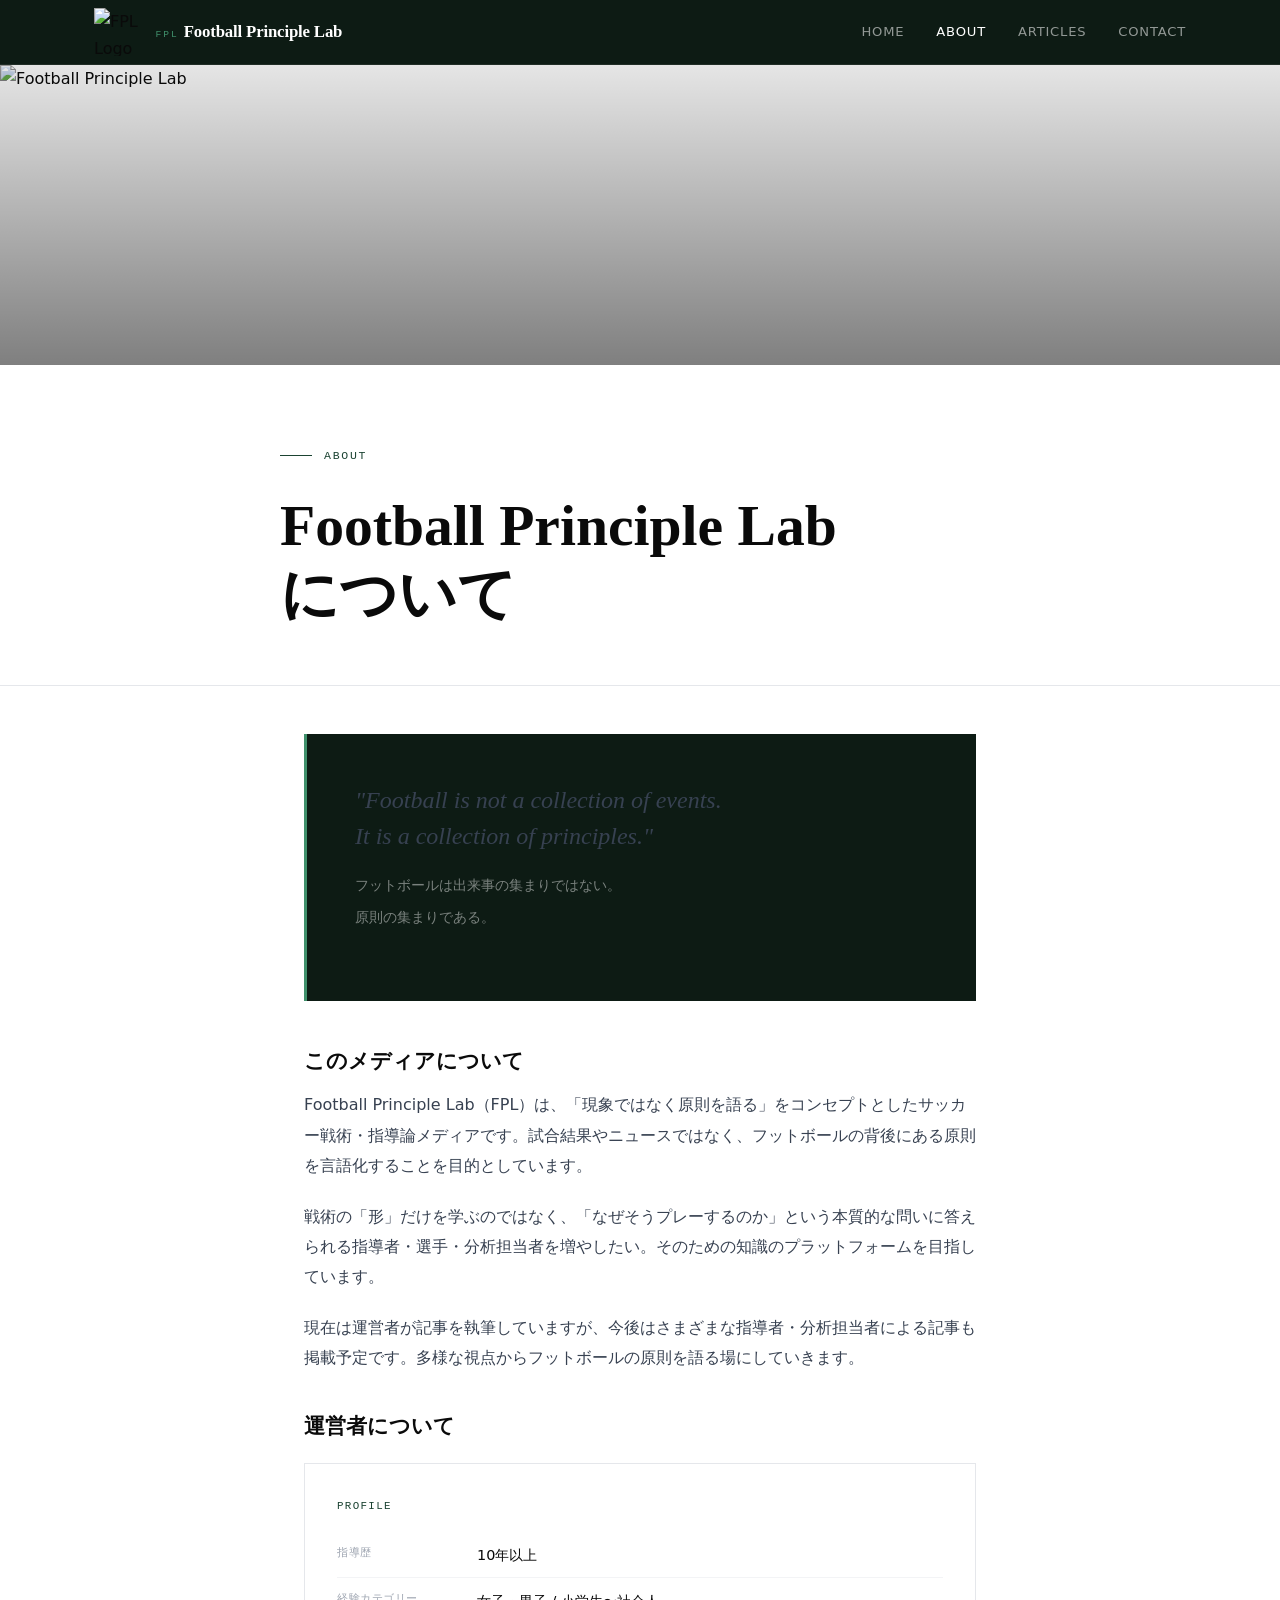
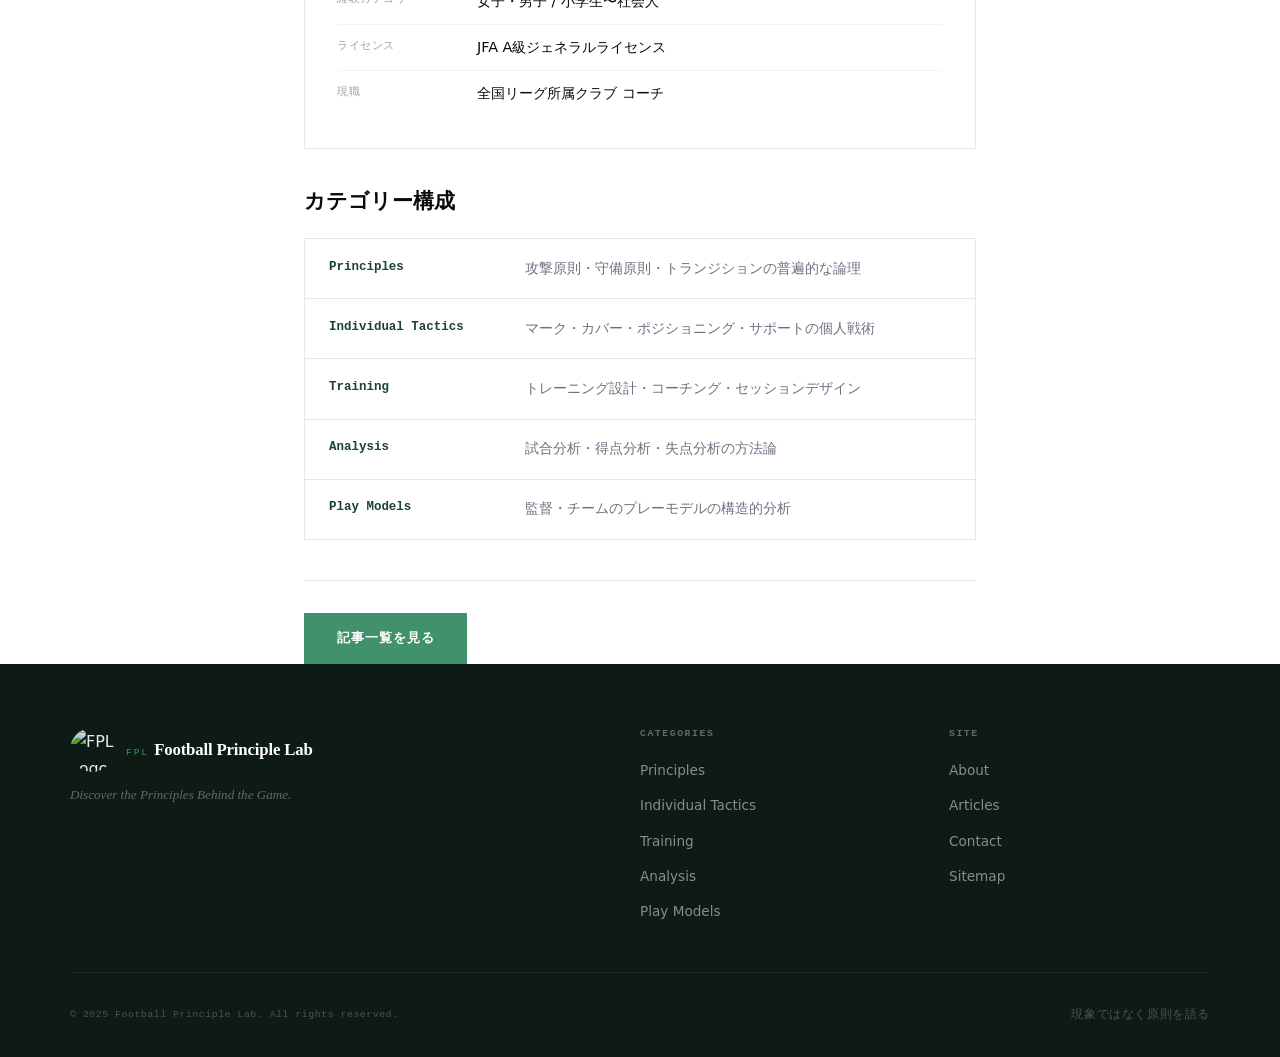
==== commit f9a25509: "Add files via upload" ====
--- a/about.html
+++ b/about.html
@@ -672,8 +672,8 @@
 
 <header class="site-header">
   <nav class="nav-inner">
-    <a href="index.html" class="nav-logo" style="flex-direction:row;align-items:center;gap:0.75rem;">
-      <img src="images/logo.png" alt="FPL Logo" style="width:40px;height:40px;object-fit:contain;border-radius:50%;">
+    <a href="index.html" class="nav-logo" style="flex-direction:row;align-items:center;gap:0.85rem;">
+      <img src="images/logo.png" alt="FPL Logo" style="width:48px;height:48px;object-fit:contain;">
       <div>
         <span class="nav-logo-abbr">FPL</span>
         <span class="nav-logo-name">Football Principle Lab</span>
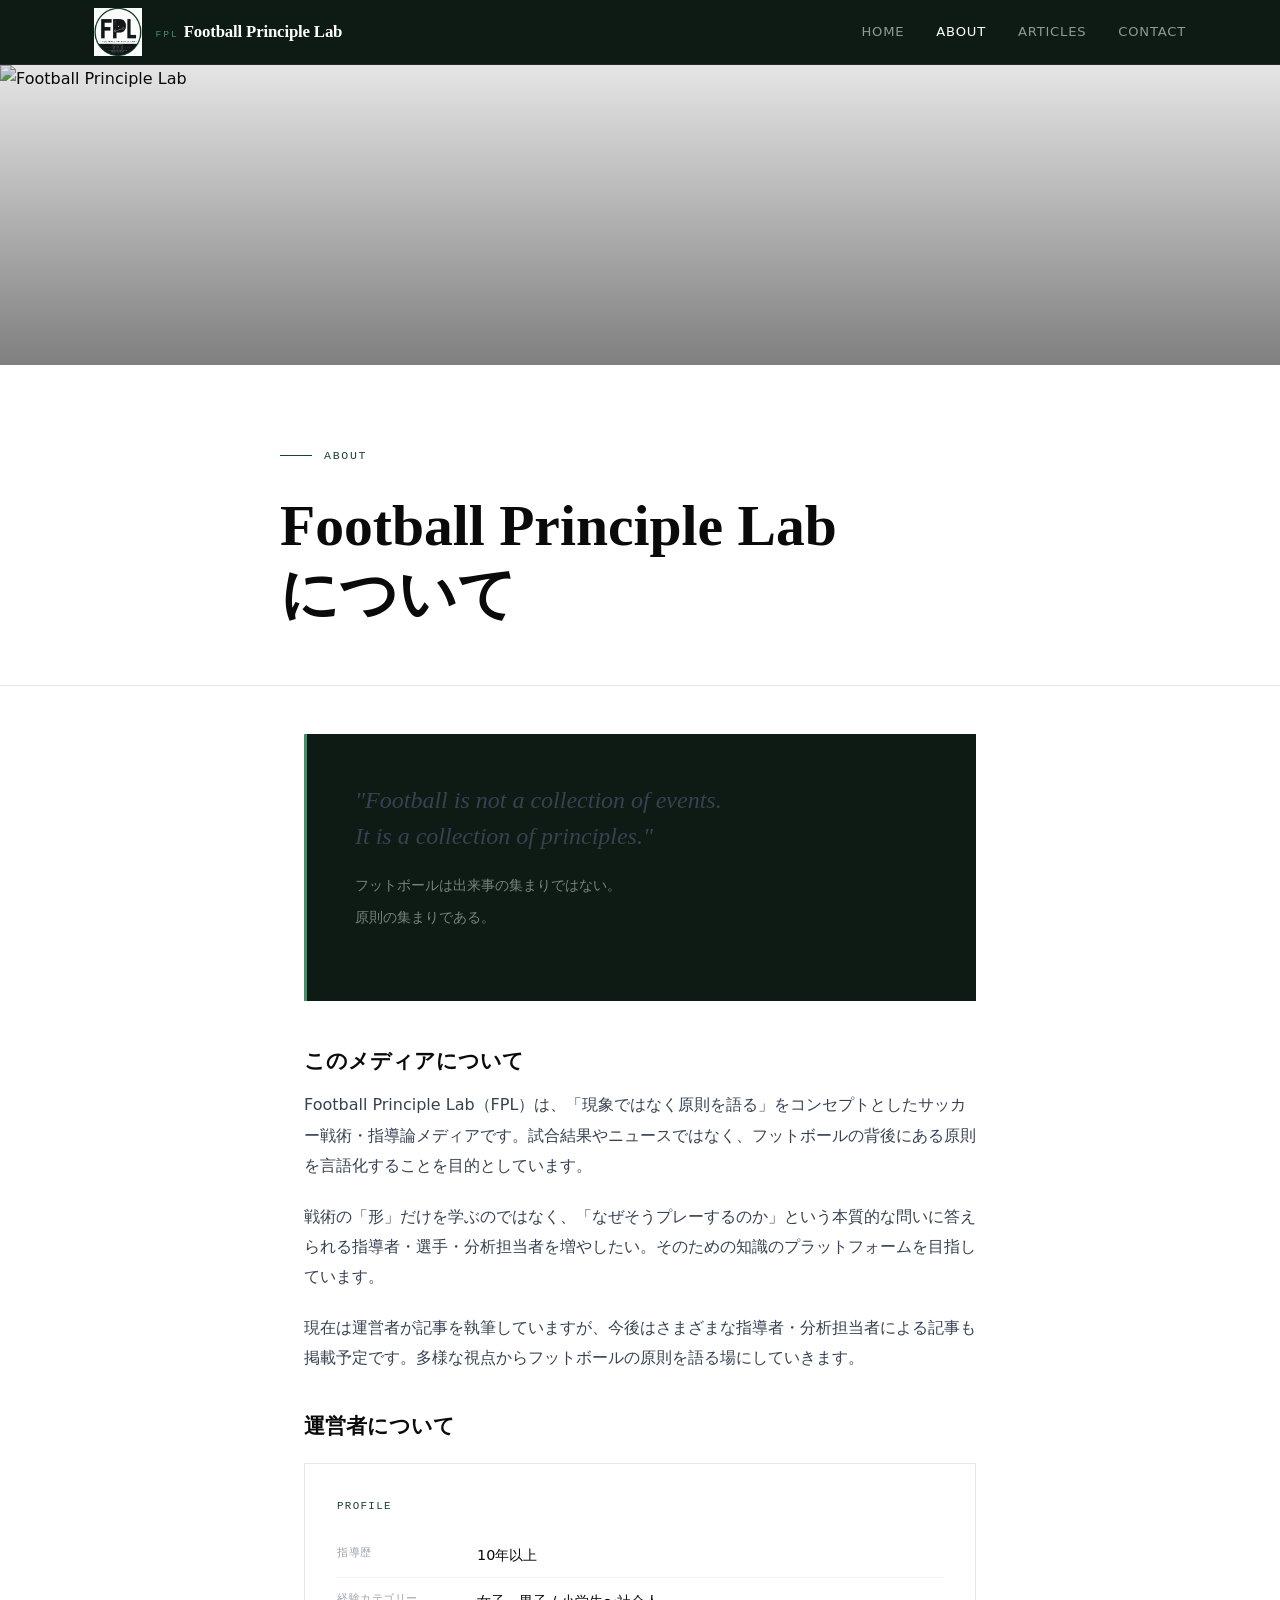
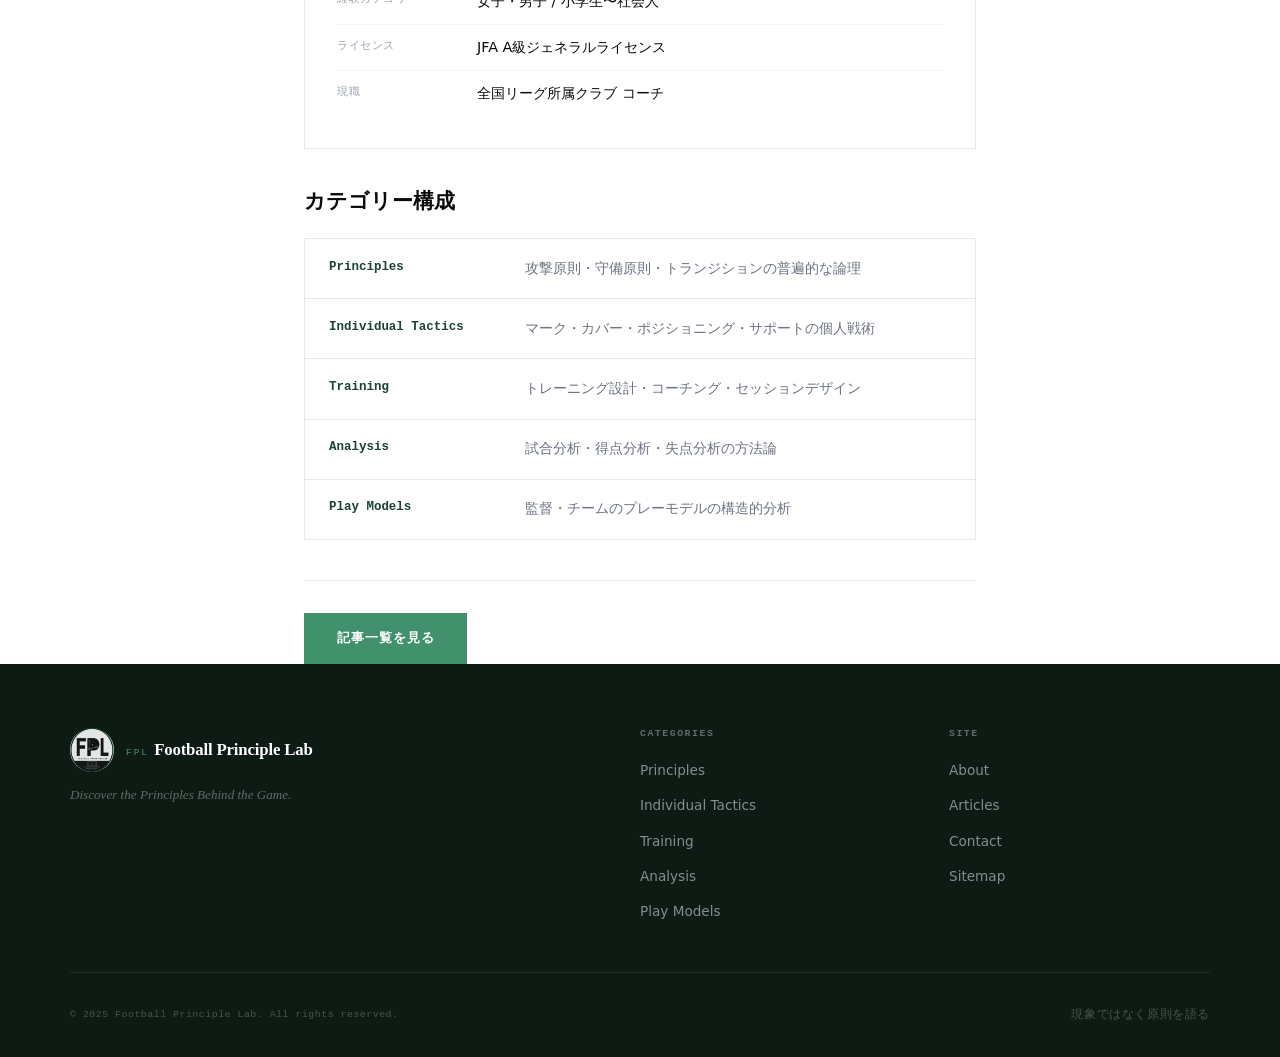
==== commit 07326cec: "Add files via upload" ====
--- a/about.html
+++ b/about.html
@@ -673,7 +673,7 @@
 <header class="site-header">
   <nav class="nav-inner">
     <a href="index.html" class="nav-logo" style="flex-direction:row;align-items:center;gap:0.85rem;">
-      <img src="images/logo.png" alt="FPL Logo" style="width:48px;height:48px;object-fit:contain;">
+      <img src="logo.png" alt="FPL Logo" style="width:48px;height:48px;object-fit:contain;">
       <div>
         <span class="nav-logo-abbr">FPL</span>
         <span class="nav-logo-name">Football Principle Lab</span>
@@ -786,7 +786,7 @@
     <div class="footer-top">
       <div>
         <div class="nav-logo" style="flex-direction:row;align-items:center;gap:0.75rem;">
-          <img src="images/logo.png" alt="FPL Logo" style="width:44px;height:44px;object-fit:contain;border-radius:50%;opacity:0.9;">
+          <img src="logo.png" alt="FPL Logo" style="width:44px;height:44px;object-fit:contain;border-radius:50%;opacity:0.9;">
           <div>
             <span class="nav-logo-abbr">FPL</span>
             <span class="nav-logo-name">Football Principle Lab</span>
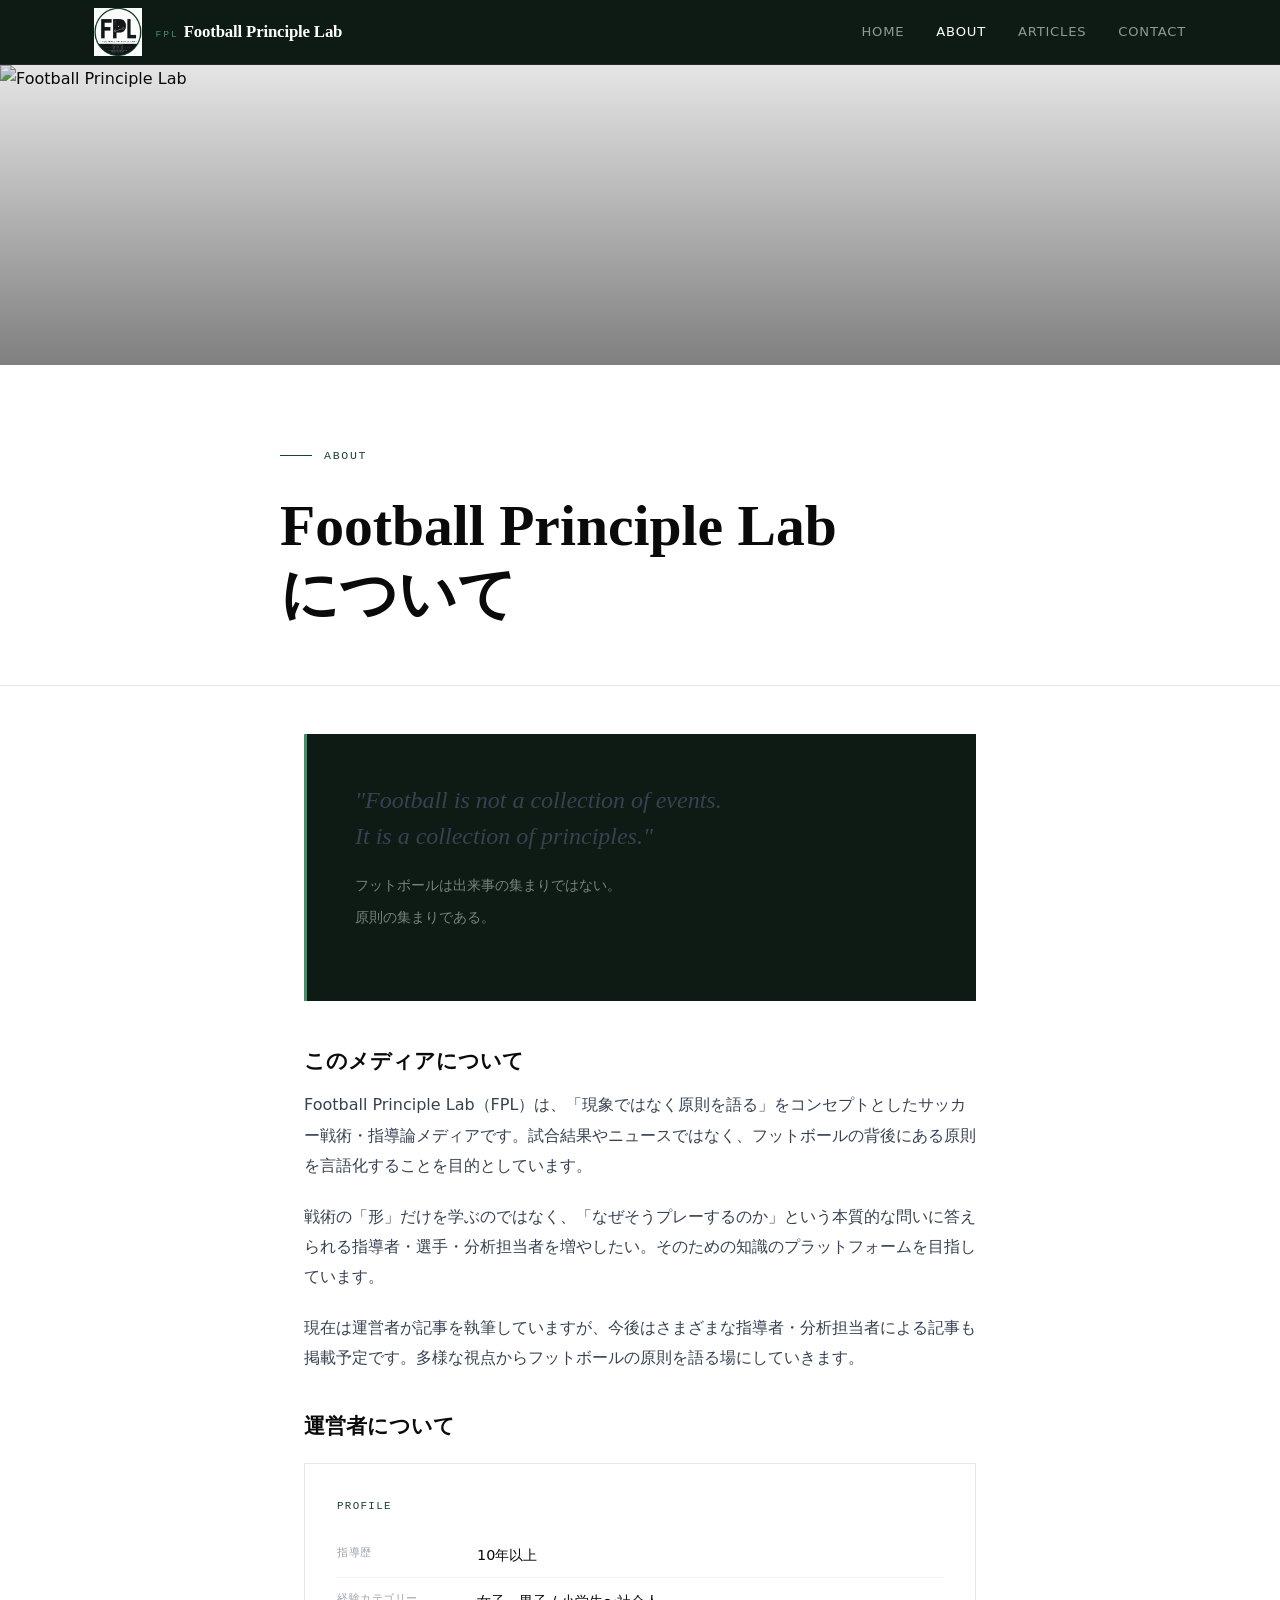
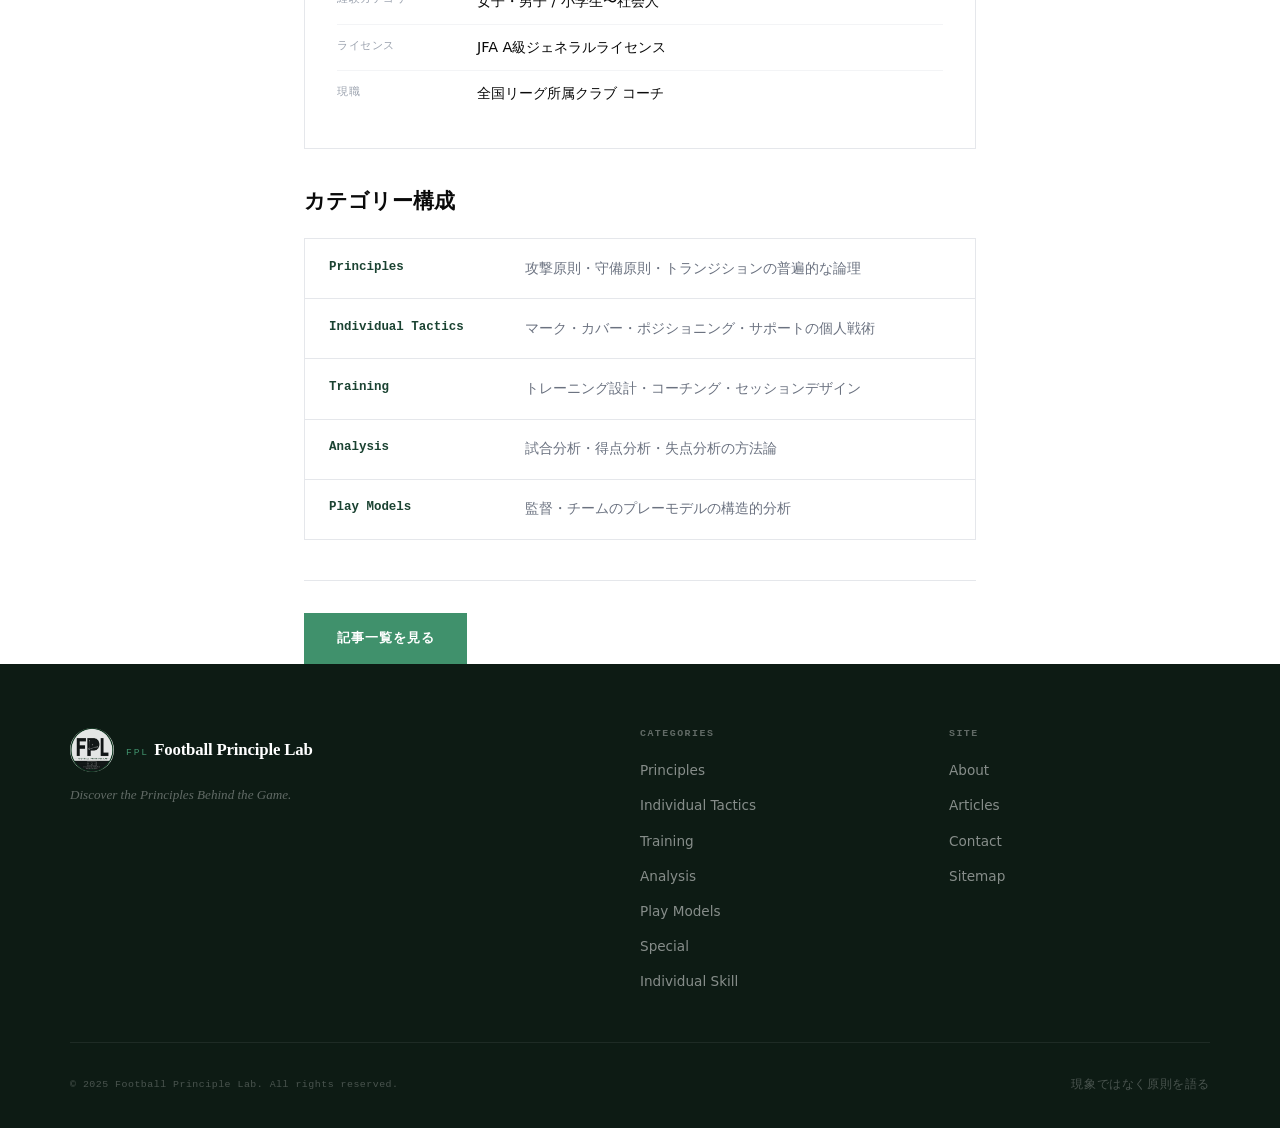
==== commit 0285486e: "Add files via upload" ====
--- a/about.html
+++ b/about.html
@@ -802,6 +802,8 @@
           <li><a href="articles.html?cat=training">Training</a></li>
           <li><a href="articles.html?cat=analysis">Analysis</a></li>
           <li><a href="articles.html?cat=playmodels">Play Models</a></li>
+          <li><a href="articles.html?cat=special">Special</a></li>
+          <li><a href="articles.html?cat=skill">Individual Skill</a></li>
         </ul>
       </div>
       <div class="footer-col">
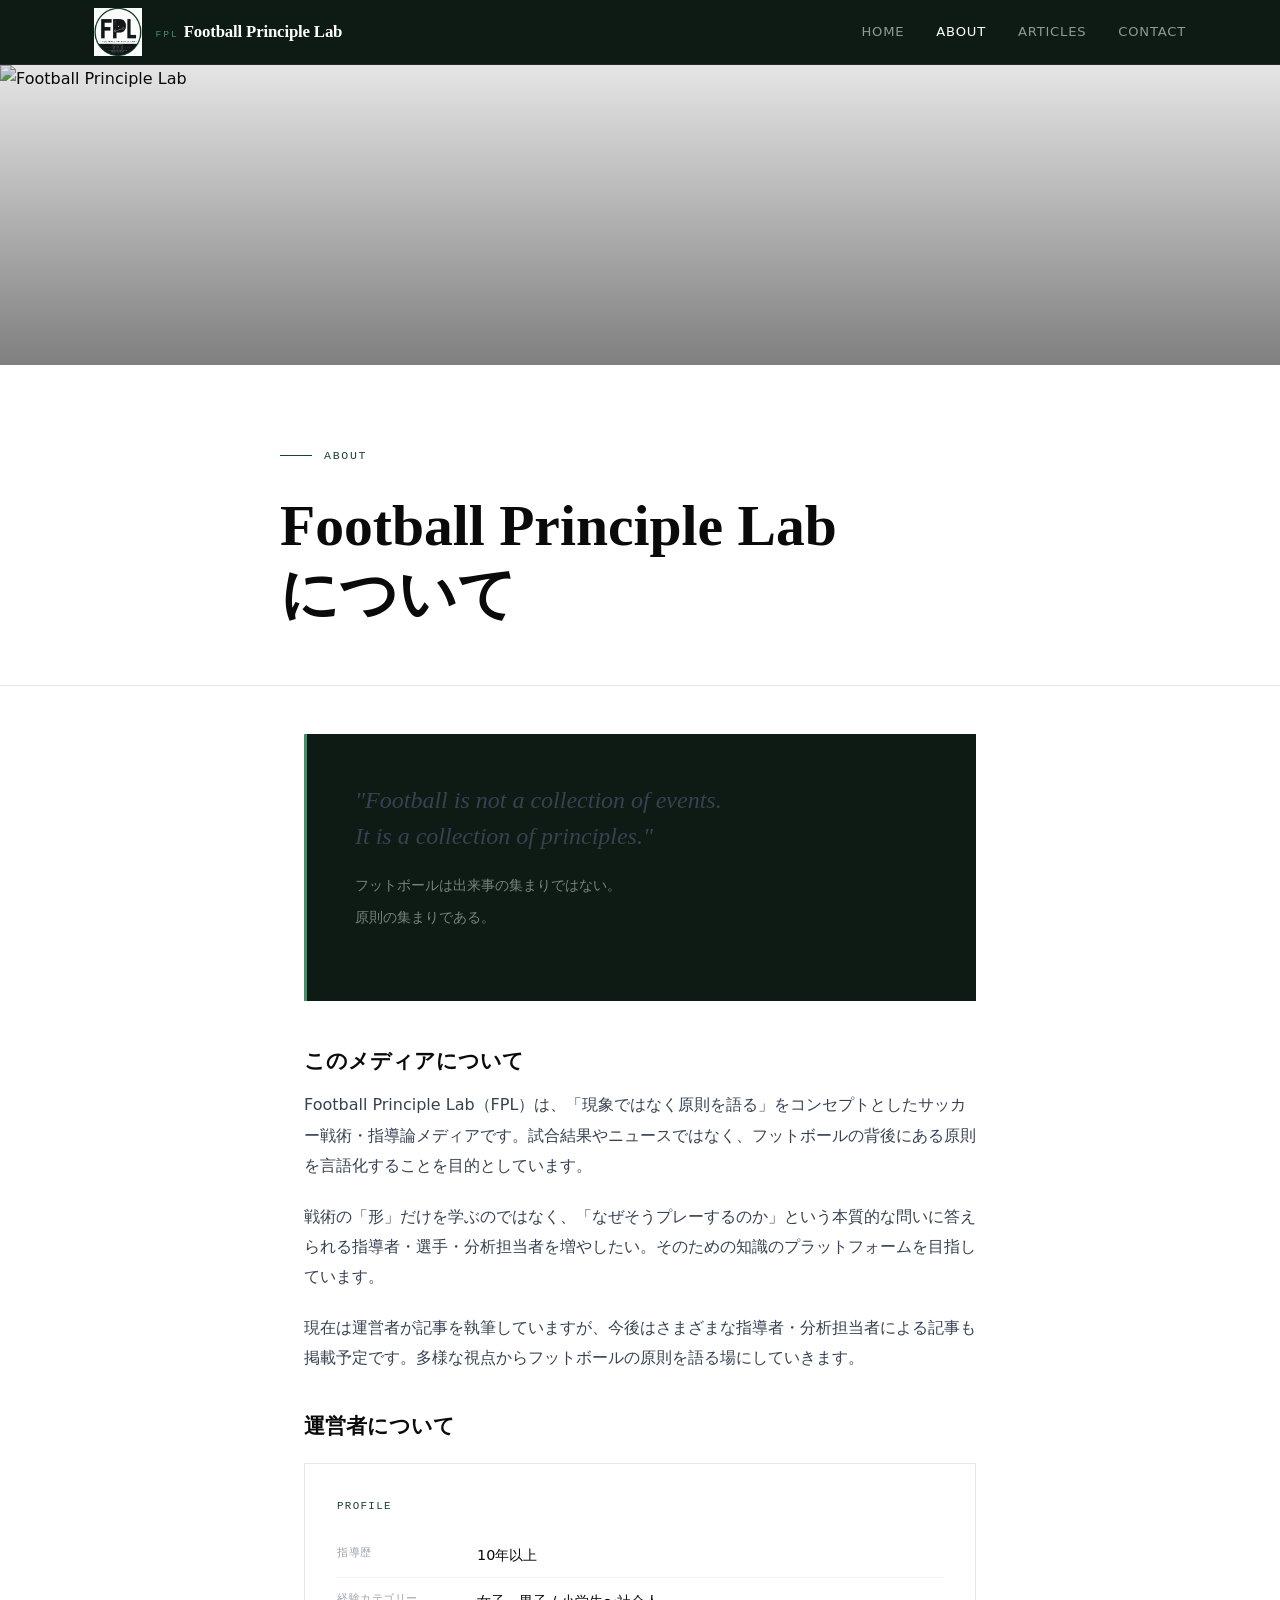
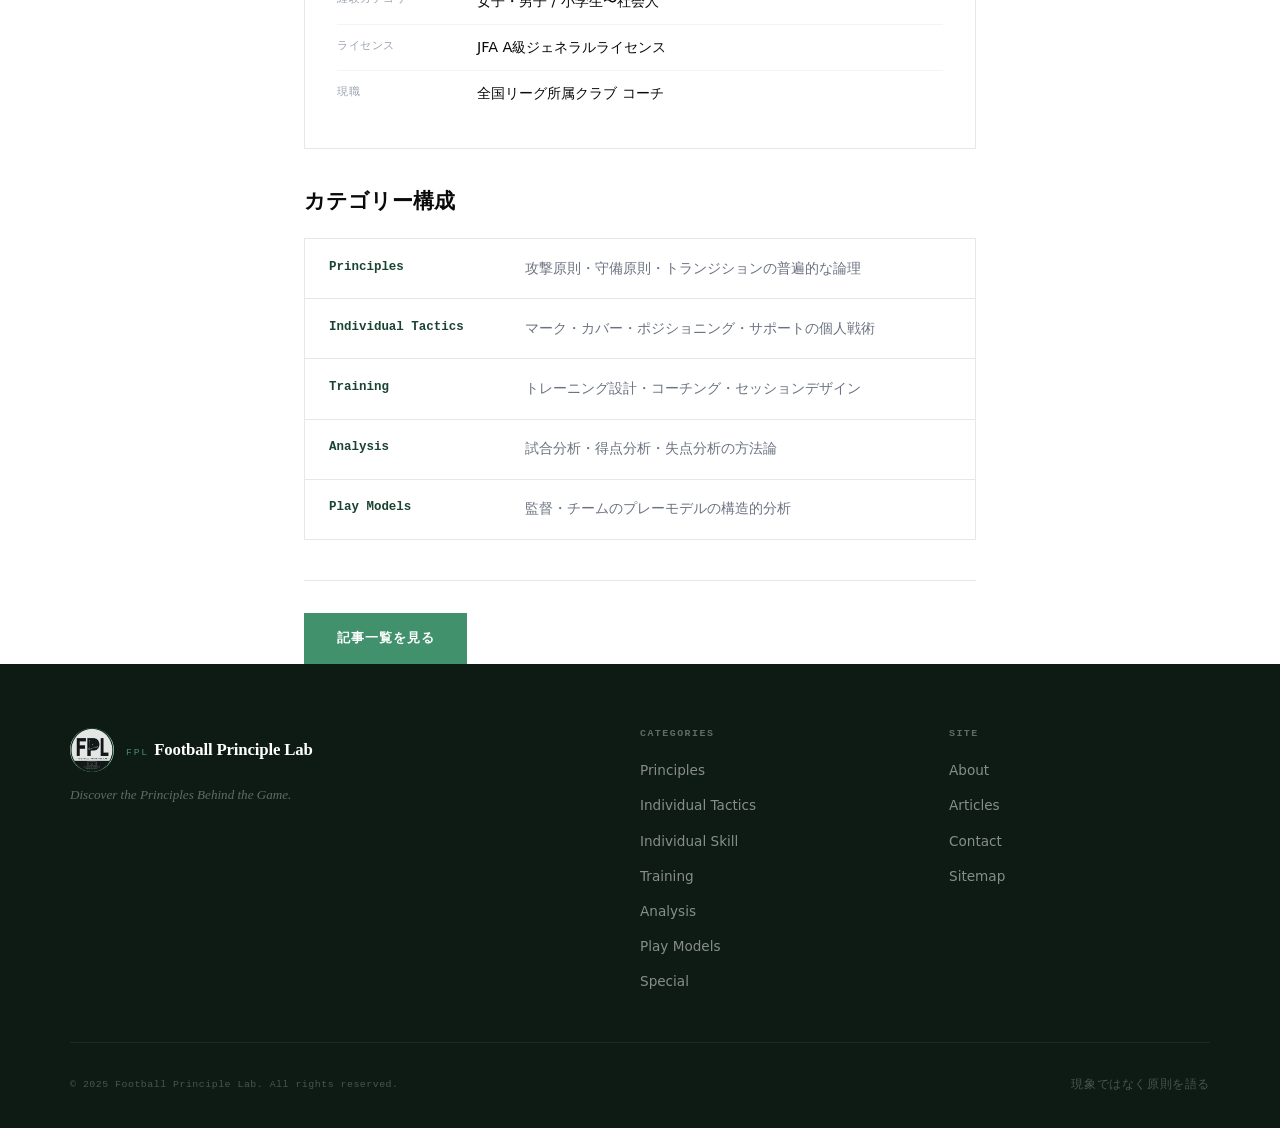
==== commit 538c7dd4: "Add files via upload" ====
--- a/about.html
+++ b/about.html
@@ -799,11 +799,11 @@
         <ul>
           <li><a href="articles.html?cat=principles">Principles</a></li>
           <li><a href="articles.html?cat=individual">Individual Tactics</a></li>
+          <li><a href="articles.html?cat=skill">Individual Skill</a></li>
           <li><a href="articles.html?cat=training">Training</a></li>
           <li><a href="articles.html?cat=analysis">Analysis</a></li>
           <li><a href="articles.html?cat=playmodels">Play Models</a></li>
           <li><a href="articles.html?cat=special">Special</a></li>
-          <li><a href="articles.html?cat=skill">Individual Skill</a></li>
         </ul>
       </div>
       <div class="footer-col">
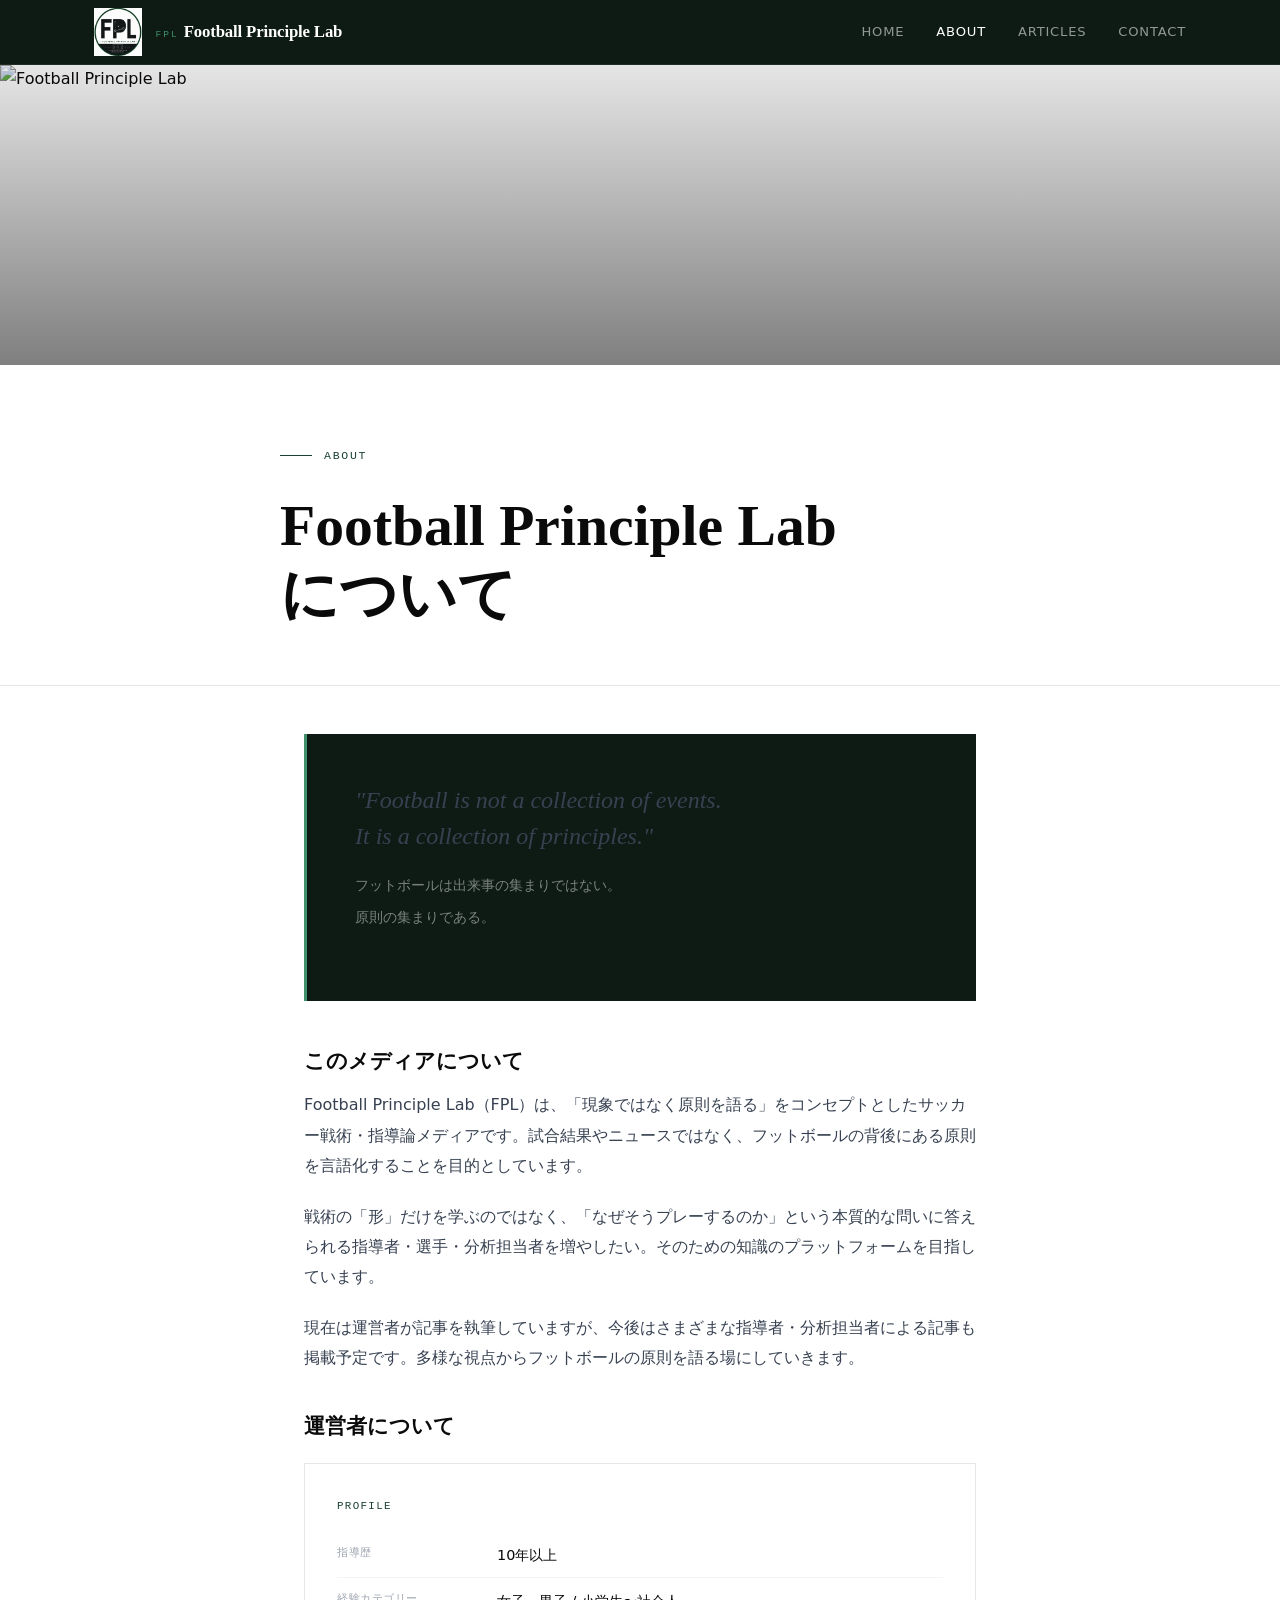
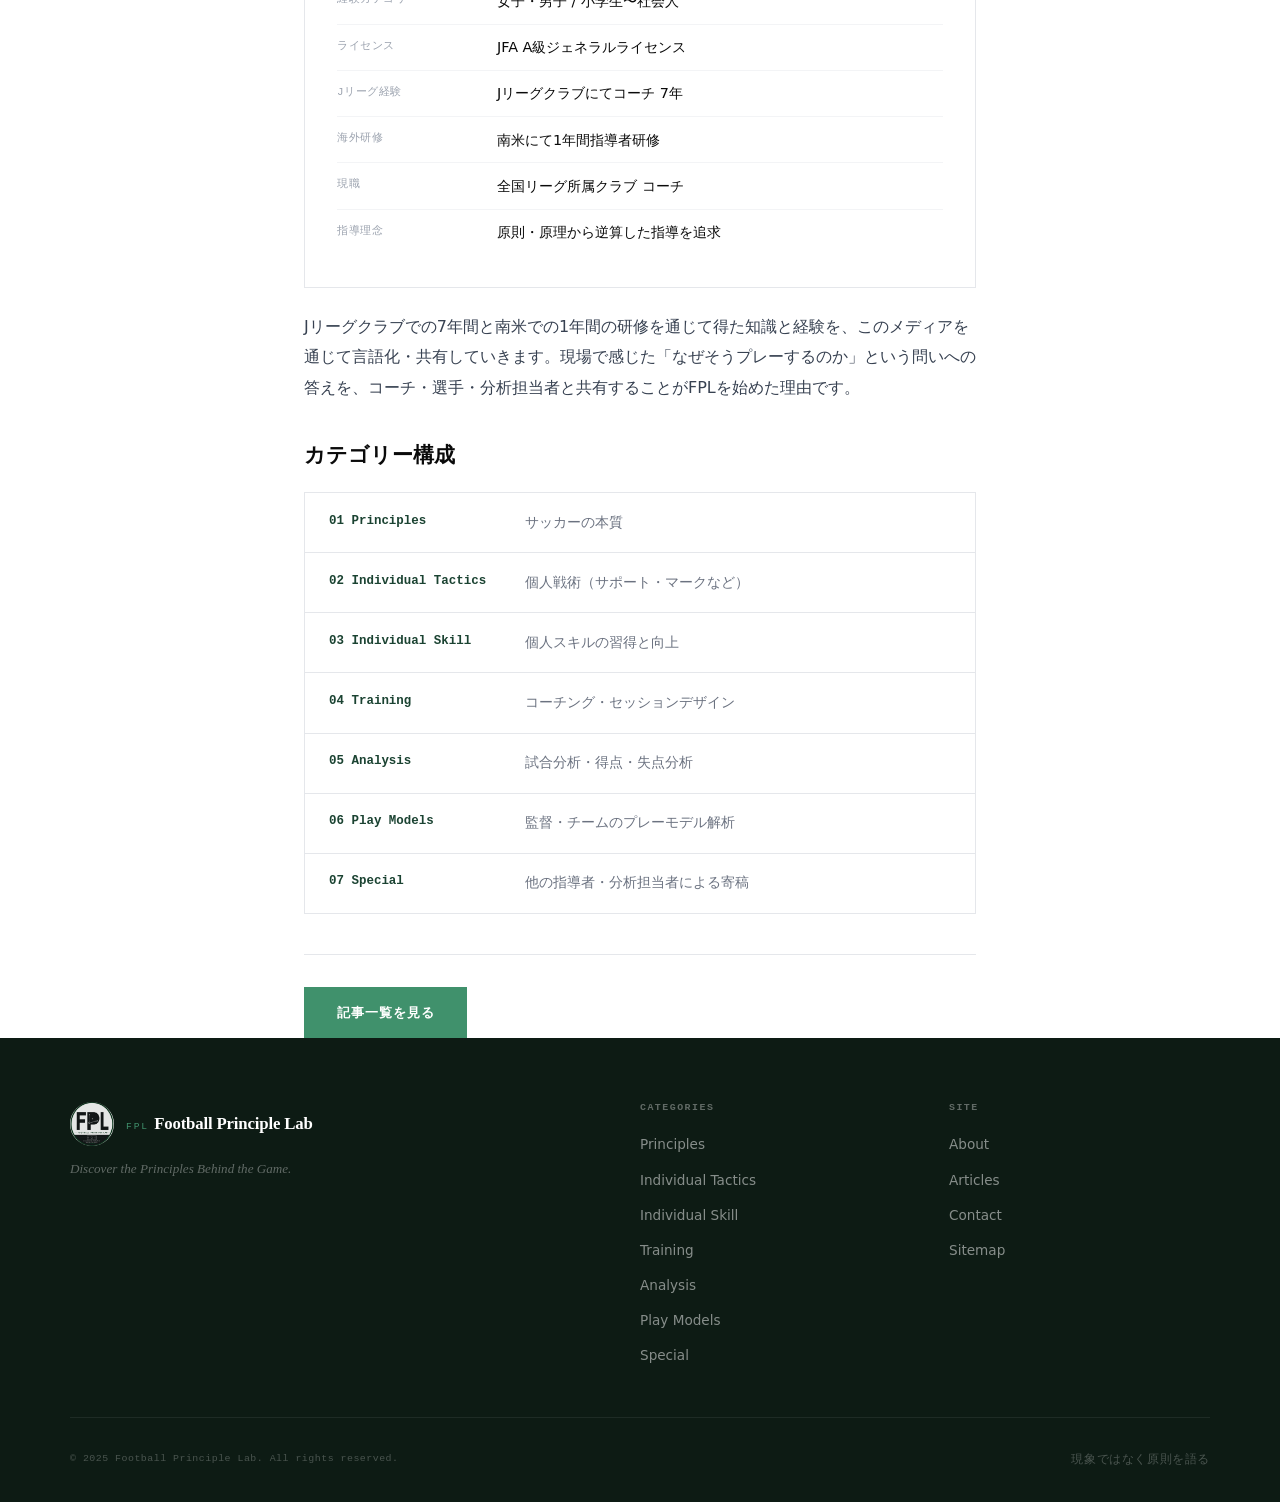
==== commit 7bc456c9: "Add files via upload" ====
--- a/about.html
+++ b/about.html
@@ -731,46 +731,68 @@
     <div style="border:1px solid var(--gray-200);padding:2rem;margin:1.5rem 0;">
       <p style="font-family:var(--font-mono);font-size:0.68rem;letter-spacing:0.12em;color:var(--green);text-transform:uppercase;margin-bottom:1rem;">Profile</p>
       <ul style="list-style:none;padding:0;margin:0;">
-        <li style="padding:0.65rem 0;border-bottom:1px solid var(--gray-100);display:grid;grid-template-columns:140px 1fr;font-size:0.9rem;">
+        <li style="padding:0.65rem 0;border-bottom:1px solid var(--gray-100);display:grid;grid-template-columns:160px 1fr;font-size:0.9rem;">
           <span style="font-family:var(--font-mono);font-size:0.68rem;color:var(--gray-400);letter-spacing:0.05em;text-transform:uppercase;padding-top:0.1rem;">指導歴</span>
           <span>10年以上</span>
         </li>
-        <li style="padding:0.65rem 0;border-bottom:1px solid var(--gray-100);display:grid;grid-template-columns:140px 1fr;font-size:0.9rem;">
+        <li style="padding:0.65rem 0;border-bottom:1px solid var(--gray-100);display:grid;grid-template-columns:160px 1fr;font-size:0.9rem;">
           <span style="font-family:var(--font-mono);font-size:0.68rem;color:var(--gray-400);letter-spacing:0.05em;text-transform:uppercase;padding-top:0.1rem;">経験カテゴリー</span>
           <span>女子・男子 / 小学生〜社会人</span>
         </li>
-        <li style="padding:0.65rem 0;border-bottom:1px solid var(--gray-100);display:grid;grid-template-columns:140px 1fr;font-size:0.9rem;">
+        <li style="padding:0.65rem 0;border-bottom:1px solid var(--gray-100);display:grid;grid-template-columns:160px 1fr;font-size:0.9rem;">
           <span style="font-family:var(--font-mono);font-size:0.68rem;color:var(--gray-400);letter-spacing:0.05em;text-transform:uppercase;padding-top:0.1rem;">ライセンス</span>
           <span>JFA A級ジェネラルライセンス</span>
         </li>
-        <li style="padding:0.65rem 0;display:grid;grid-template-columns:140px 1fr;font-size:0.9rem;">
+        <li style="padding:0.65rem 0;border-bottom:1px solid var(--gray-100);display:grid;grid-template-columns:160px 1fr;font-size:0.9rem;">
+          <span style="font-family:var(--font-mono);font-size:0.68rem;color:var(--gray-400);letter-spacing:0.05em;text-transform:uppercase;padding-top:0.1rem;">Jリーグ経験</span>
+          <span>Jリーグクラブにてコーチ 7年</span>
+        </li>
+        <li style="padding:0.65rem 0;border-bottom:1px solid var(--gray-100);display:grid;grid-template-columns:160px 1fr;font-size:0.9rem;">
+          <span style="font-family:var(--font-mono);font-size:0.68rem;color:var(--gray-400);letter-spacing:0.05em;text-transform:uppercase;padding-top:0.1rem;">海外研修</span>
+          <span>南米にて1年間指導者研修</span>
+        </li>
+        <li style="padding:0.65rem 0;border-bottom:1px solid var(--gray-100);display:grid;grid-template-columns:160px 1fr;font-size:0.9rem;">
           <span style="font-family:var(--font-mono);font-size:0.68rem;color:var(--gray-400);letter-spacing:0.05em;text-transform:uppercase;padding-top:0.1rem;">現職</span>
           <span>全国リーグ所属クラブ コーチ</span>
         </li>
+        <li style="padding:0.65rem 0;display:grid;grid-template-columns:160px 1fr;font-size:0.9rem;">
+          <span style="font-family:var(--font-mono);font-size:0.68rem;color:var(--gray-400);letter-spacing:0.05em;text-transform:uppercase;padding-top:0.1rem;">指導理念</span>
+          <span>原則・原理から逆算した指導を追求</span>
+        </li>
       </ul>
     </div>
+
+    <p>Jリーグクラブでの7年間と南米での1年間の研修を通じて得た知識と経験を、このメディアを通じて言語化・共有していきます。現場で感じた「なぜそうプレーするのか」という問いへの答えを、コーチ・選手・分析担当者と共有することがFPLを始めた理由です。</p>
 
     <h2>カテゴリー構成</h2>
     <div style="border:1px solid var(--gray-200);margin:1.5rem 0;">
       <div style="padding:1.1rem 1.5rem;border-bottom:1px solid var(--gray-200);display:grid;grid-template-columns:180px 1fr;gap:1rem;align-items:start;">
-        <strong style="font-family:var(--font-mono);font-size:0.78rem;color:var(--green);">Principles</strong>
-        <span style="font-size:0.88rem;color:var(--gray-600);">攻撃原則・守備原則・トランジションの普遍的な論理</span>
+        <strong style="font-family:var(--font-mono);font-size:0.78rem;color:var(--green);">01 Principles</strong>
+        <span style="font-size:0.88rem;color:var(--gray-600);">サッカーの本質</span>
       </div>
       <div style="padding:1.1rem 1.5rem;border-bottom:1px solid var(--gray-200);display:grid;grid-template-columns:180px 1fr;gap:1rem;align-items:start;">
-        <strong style="font-family:var(--font-mono);font-size:0.78rem;color:var(--green);">Individual Tactics</strong>
-        <span style="font-size:0.88rem;color:var(--gray-600);">マーク・カバー・ポジショニング・サポートの個人戦術</span>
+        <strong style="font-family:var(--font-mono);font-size:0.78rem;color:var(--green);">02 Individual Tactics</strong>
+        <span style="font-size:0.88rem;color:var(--gray-600);">個人戦術（サポート・マークなど）</span>
       </div>
       <div style="padding:1.1rem 1.5rem;border-bottom:1px solid var(--gray-200);display:grid;grid-template-columns:180px 1fr;gap:1rem;align-items:start;">
-        <strong style="font-family:var(--font-mono);font-size:0.78rem;color:var(--green);">Training</strong>
-        <span style="font-size:0.88rem;color:var(--gray-600);">トレーニング設計・コーチング・セッションデザイン</span>
+        <strong style="font-family:var(--font-mono);font-size:0.78rem;color:var(--green);">03 Individual Skill</strong>
+        <span style="font-size:0.88rem;color:var(--gray-600);">個人スキルの習得と向上</span>
       </div>
       <div style="padding:1.1rem 1.5rem;border-bottom:1px solid var(--gray-200);display:grid;grid-template-columns:180px 1fr;gap:1rem;align-items:start;">
-        <strong style="font-family:var(--font-mono);font-size:0.78rem;color:var(--green);">Analysis</strong>
-        <span style="font-size:0.88rem;color:var(--gray-600);">試合分析・得点分析・失点分析の方法論</span>
+        <strong style="font-family:var(--font-mono);font-size:0.78rem;color:var(--green);">04 Training</strong>
+        <span style="font-size:0.88rem;color:var(--gray-600);">コーチング・セッションデザイン</span>
+      </div>
+      <div style="padding:1.1rem 1.5rem;border-bottom:1px solid var(--gray-200);display:grid;grid-template-columns:180px 1fr;gap:1rem;align-items:start;">
+        <strong style="font-family:var(--font-mono);font-size:0.78rem;color:var(--green);">05 Analysis</strong>
+        <span style="font-size:0.88rem;color:var(--gray-600);">試合分析・得点・失点分析</span>
+      </div>
+      <div style="padding:1.1rem 1.5rem;border-bottom:1px solid var(--gray-200);display:grid;grid-template-columns:180px 1fr;gap:1rem;align-items:start;">
+        <strong style="font-family:var(--font-mono);font-size:0.78rem;color:var(--green);">06 Play Models</strong>
+        <span style="font-size:0.88rem;color:var(--gray-600);">監督・チームのプレーモデル解析</span>
       </div>
       <div style="padding:1.1rem 1.5rem;display:grid;grid-template-columns:180px 1fr;gap:1rem;align-items:start;">
-        <strong style="font-family:var(--font-mono);font-size:0.78rem;color:var(--green);">Play Models</strong>
-        <span style="font-size:0.88rem;color:var(--gray-600);">監督・チームのプレーモデルの構造的分析</span>
+        <strong style="font-family:var(--font-mono);font-size:0.78rem;color:var(--green);">07 Special</strong>
+        <span style="font-size:0.88rem;color:var(--gray-600);">他の指導者・分析担当者による寄稿</span>
       </div>
     </div>
 
